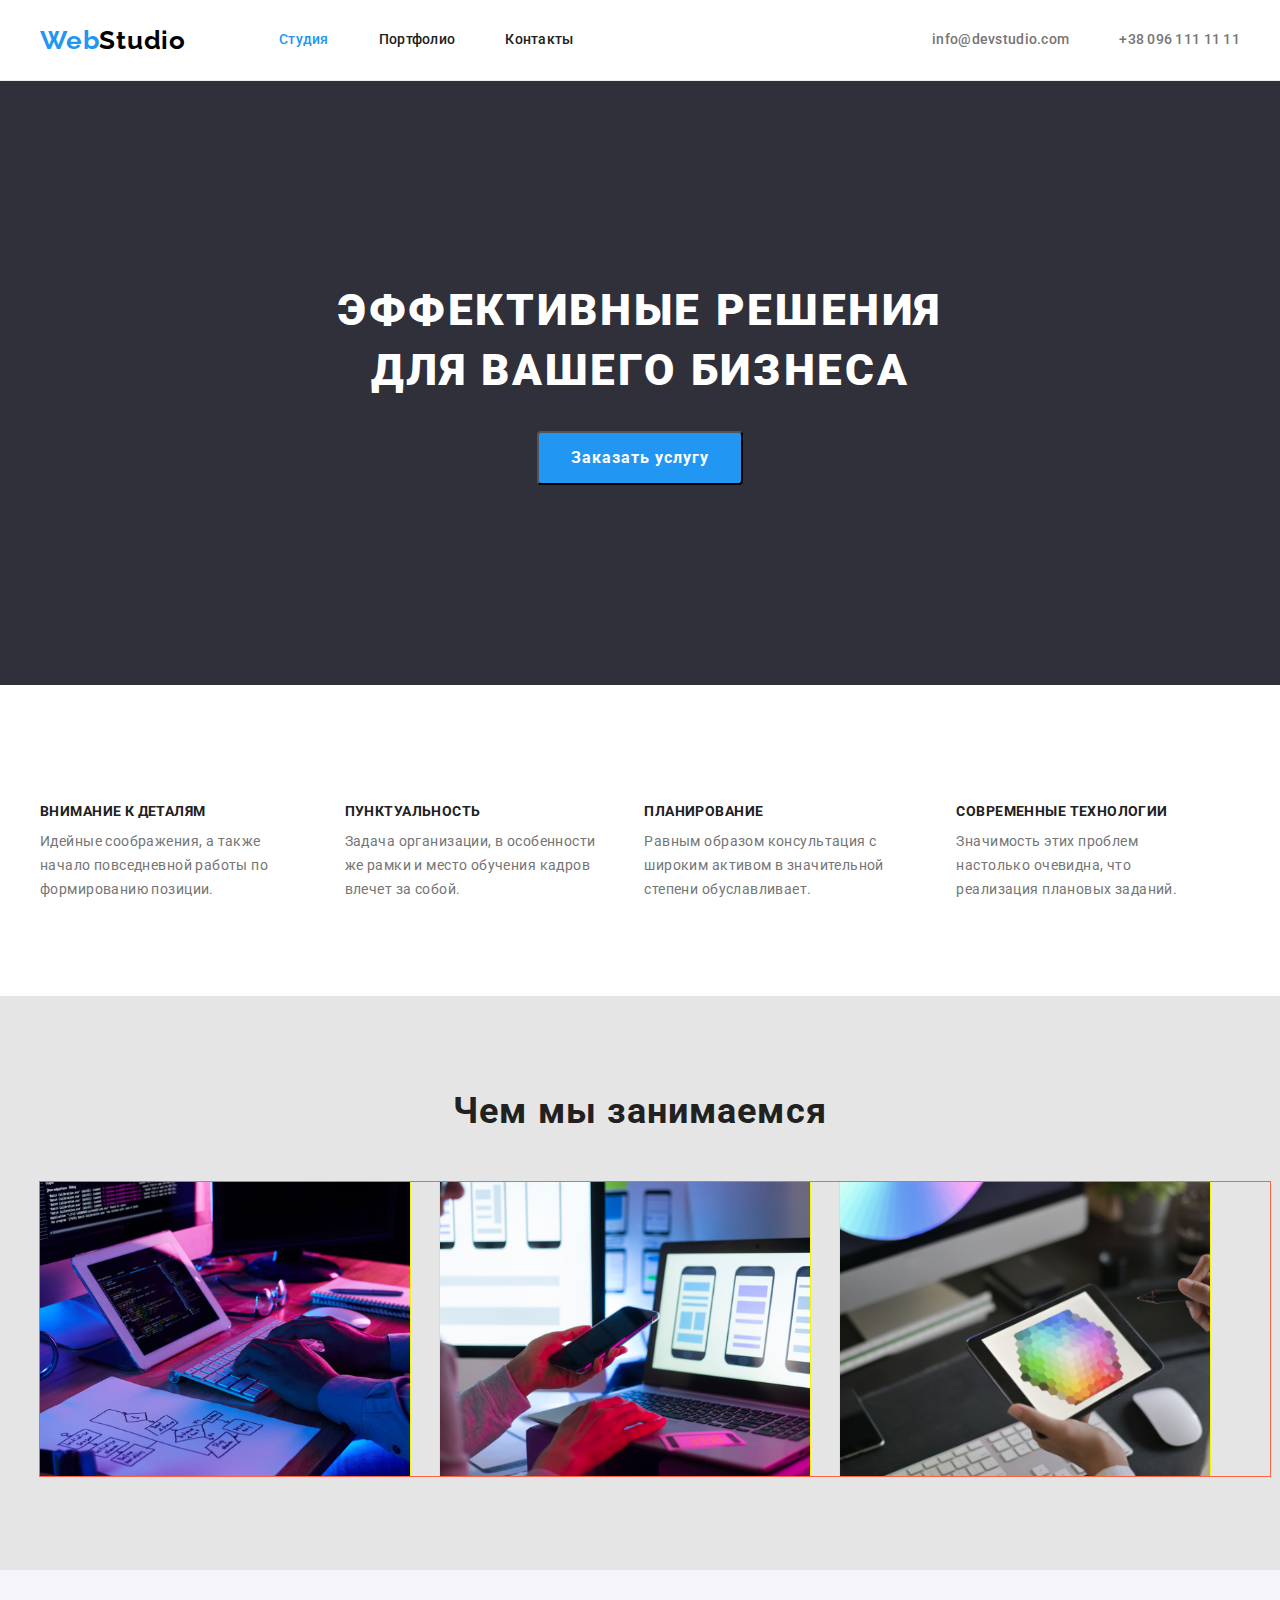
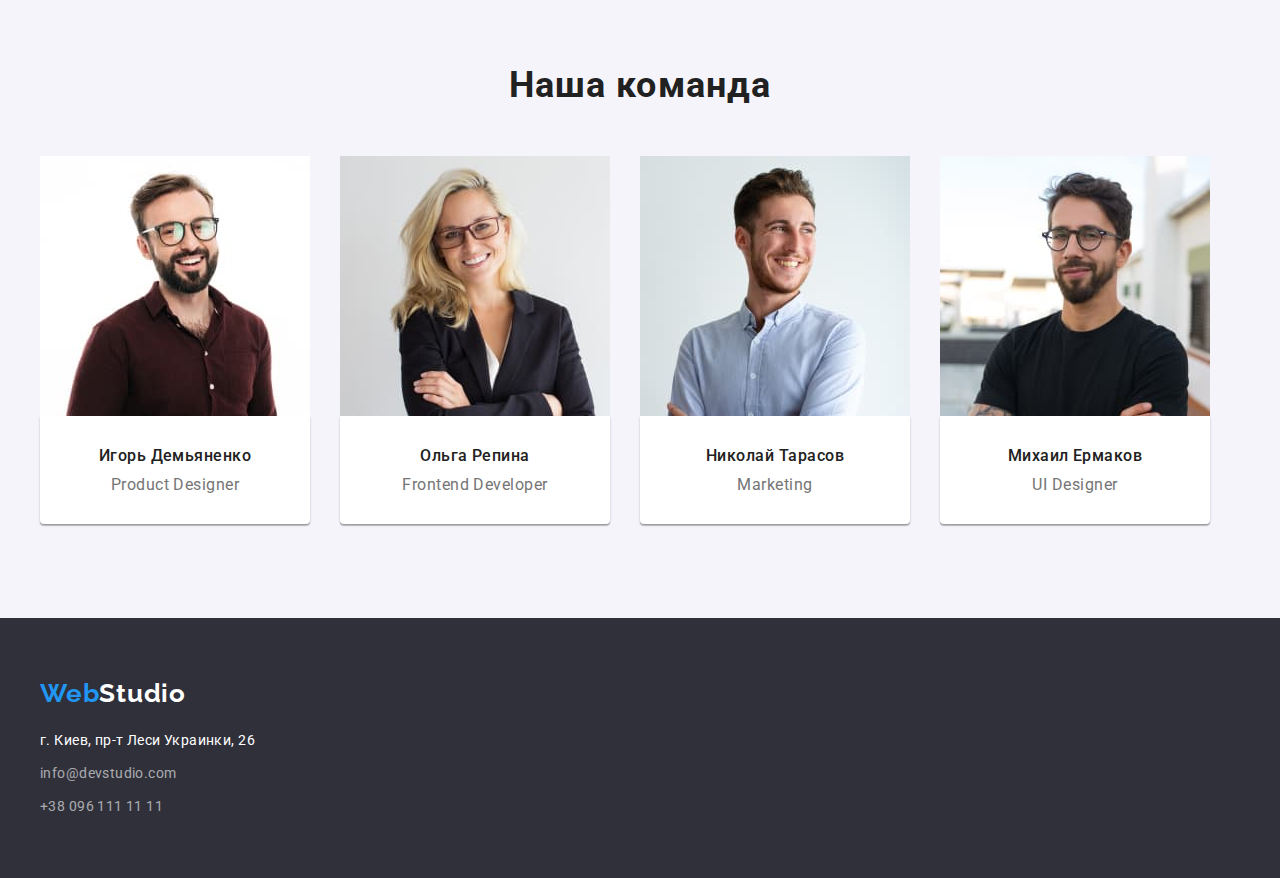
==== index.html @ c0dd562d "Блочная модель. Flexbox." ====
<!DOCTYPE html>
<html lang="ru">
  <head>
    <meta charset="UTF-8" />
    <meta http-equiv="X-UA-Compatible" content="IE=edge" />
    <meta name="viewport" content="width=device-width, initial-scale=1.0" />
    <title>Studio</title>
    <link
      rel="stylesheet"
      href="https://cdnjs.cloudflare.com/ajax/libs/modern-normalize/0.2.0/modern-normalize.min.css"
      integrity="sha512-sqIVMkf5f8XGYI/UZYGs7wODxlUeoj9JknataPfUwtvrSKWMHrMXGZ7Evb6nabFYJQG15vFFyALe6r0nWCD1Ug=="
      crossorigin="anonymous"
    />
    <link rel="preconnect" href="https://fonts.gstatic.com" />
    <link
      href="https://fonts.googleapis.com/css2?family=Raleway:wght@700&family=Roboto:wght@400;500;700;900&display=swap"
      rel="stylesheet"
    />
    <link rel="stylesheet" href="./css/styles.css" />
  </head>
  <body>
    <!--Шапка сайта-->
    <header class="page-header">
      <div class="container">
        <div class="navigation">
          <nav class="menu">
            <a class="logo logo-header" href="/"> <span class="web">Web</span>Studio</a>
            <ul class="list menu">
              <li class="menu-item"><a class="link current btn-link" href="./index.html">Студия</a></li>
              <li class="menu-item"><a class="link btn-link" href="./portfolio.html">Портфолио</a></li>
              <li class="menu-item"><a class="link btn-link" href="">Контакты</a></li>
            </ul>
          </nav>
          <ul class="list menu contacts-info">
            <li class="menu-item">
              <a class="link contacts btn-link" href="mailto:info@devstudio.com"
                >info@devstudio.com</a
              >
            </li>
            <li class="menu-item">
              <a class="link contacts btn-link" href="tel:+380961111111"
                >+38 096 111 11 11</a
              >
            </li>
          </ul>
        </div>
      </div>
    </header>

    <!--Уникальный контент страницы-->
    <main>
      <section class="main-section">
        <div class="container"></div>
        <h1 class="page-title">
          Эффективные решения <br />
          для вашего бизнеса
        </h1>
        <button type="button" class="button">Заказать услугу</button>
      </div>
      </section>

      <section class="section">
        <div class="container">
        <h2 class="hidden">Наши преимущества</h2>
        <ul class="list benefits">
          <li>
            <h3 class="text-title">Внимание к деталям</h3>
            <p class="text">
              Идейные соображения, а также начало повседневной работы по
              формированию позиции.
            </p>
          </li>
          <li>
            <h3 class="text-title">Пунктуальность</h3>
            <p class="text">
              Задача организации, в особенности же рамки и место обучения
              кадров влечет за собой.
            </p>
          </li>
          <li>
            <h3 class="text-title">Планирование</h3>
            <p class="text">
              Равным образом консультация с широким активом в значительной
              степени обуславливает.
            </p>
          </li>
          <li>
            <h3 class="text-title">Современные технологии</h3>
            <p class="text list">
              Значимость этих проблем настолько очевидна, что реализация
              плановых заданий.
            </p>
          </li>
        </ul>
      </div>
      </section>
    
      <section class="section our-goal">
        <div class="container">
        <h2 class="section-title">Чем мы занимаемся</h2>
        <div class="flex-container">
          <ul class="list card-set">
            <li class="item">
              <div class="card-thum">
              <img
                src="./images/box1.svg"
                alt="Человек печатает"
                width="370"
                height="294"
              />
            </div>
            </li>
            <li class="item">
              <div class="card-thum">
              <img
                src="./images/box2.svg"
                alt="iPhone в руке"
                width="370"
                height="294"
              />
            </div>
            </li>
            <li class="item">
              <div class="card-thum">
              <img
                src="./images/box3.svg"
                alt="Планшет в руках"
                width="370"
                height="294"
              />
            </div>
            </li>
          </ul>
      </div>
      </div>
      </section>

      <section class="section our-team">
        <div class="container">
        <h2 class="section-title">Наша команда</h2>
        <ul class="list team">
          <li class="team-item">
            <div class="card-thum">
            <img
              src="./images/img1.jpg"
              alt="фото"
              width="270"
              height="260"
            />
            </div>
            <div class="team-info">
              <h3 class="image-title">Игорь Демьяненко</h3>
              <p class="image-text">Product Designer</p>
            </div>
          </li>

          <li class="team-item">
            <div class="card-thum">
            <img
              src="./images/img2.jpg"
              alt="фото"
              width="270"
              height="260"
            />
            </div>
            <div class="team-info">
              <h3 class="image-title">Ольга Репина</h3>
              <p class="image-text">Frontend Developer</p>
            </div>
          </li>

          <li class="team-item">
            <div class="card-thum">
            <img
              src="./images/img3.jpg"
              alt="фото"
              width="270"
              height="260"
            />
            </div>
            <div class="team-info">
              <h3 class="image-title">Николай Тарасов</h3>
              <p class="image-text">Marketing</p>
           </div>
          </li>

          <li class="team-item">
            <div class="card-thum">
              <img
              src="./images/img4.jpg"
              alt="фото"
              width="270"
              height="260"
            />
            </div>
            <div class="team-info">
              <h3 class="image-title">Михаил Ермаков</h3>
              <p class="image-text list">UI Designer</p>
            </div>
          </li>
        </ul>
      </div>
      </section>
      
    </main>

    <!--Подвал-->
    <footer class="footer">
      <div class="container">
        <div class="logo-footer">
        <a class="logo" href="/">
          <span class="web">Web</span><span class="studio">Studio</span></a
        >
        </div>
        <ul class="list">
          <li>
            <a class="link contacts-footer" href="">
              <address>г. Киев, пр-т Леси Украинки, 26</address></a
            >
          </li>
          <li class="mail">
            <a class="link contacts-footer" href="mailto:info@devstudio.com"
              >info@devstudio.com</a
            >
          </li>
          <li>
            <a class="link contacts-footer" href="tel:+380961111111"
              >+38 096 111 11 11</a
            >
          </li>
        </ul>
      </div>
    </footer>
  </body>
</html>
---- css/styles.css ----
:root {
  --brand-color: #2196f3;
  --accent-color: #2f303a;
  --accent-light-color: #f5f4fa;
  --accent-text-color: #757575;
  --main-text-color: #212121;
  --main-color: #ffffff;
  --main-portfolio-color: #e5e5e5;
  --picture-gap: 30px;
}

body {
  font-family: 'Roboto', sans-serif;
  font-size: 14px;
  font-weight: 400;
  line-height: 1.2;
  letter-spacing: 0.02em;
  text-align: left;
  color: var(--main-text-color);
  margin: 0;
}

.link {
  text-decoration: none;
  color: var(--main-text-color);
  font-weight: 500;
  font-size: 14px;
  line-height: 1.14;
  letter-spacing: 0.02em;
}
.link:hover,
.link:focus {
  color: var(--brand-color);
}

.link.current {
  color: var(--brand-color);
}

.link.contacts {
  color: var(--accent-text-color);
}

.link.contacts:hover,
.link.contacts:focus {
  color: var(--brand-color);
}

.footer {
  padding-top: 60px;
  padding-bottom: 60px;
  background-color: var(--accent-color);
}

address {
  font-style: normal;
  line-height: 1.71;
  letter-spacing: 0.03em;
  color: var(--main-color);
}

.contacts-footer {
  font-weight: 400;
  line-height: 1.7;
  letter-spacing: 0.03em;
  color: rgba(255, 255, 255, 0.6);
}

.logo {
  text-decoration: none;
  font-family: 'Raleway', sans-serif;
  font-weight: 700;
  font-size: 26px;
  line-height: 1.19;
  letter-spacing: 0.03em;
  color: #000000;
}

.web {
  color: var(--brand-color);
}

.studio {
  color: var(--main-color);
}

.list {
  list-style: none;
  padding: 0;
  margin: 0;
}

.button {
  border-radius: 4px;
  padding: 10px 32px;
  min-width: 200px;

  font-family: inherit;
  font-weight: 700;
  font-size: 16px;
  line-height: 1.88;
  align-items: center;
  letter-spacing: 0.06em;
  color: var(--main-color);
  background-color: var(--brand-color);
  cursor: pointer;
}

.button:hover,
.button:focus {
  background: #188ce8;
  box-shadow: 0px 4px 4px rgba(0, 0, 0, 0.15);
  border-radius: 4px;
}

.btn {
  font-family: inherit;
  font-weight: 500;
  font-size: 16px;
  line-height: 1.63;
  text-align: center;
  letter-spacing: 0.03em;
  color: var(--main-text-color);
  background-color: var(--accent-light-color);
  cursor: pointer;
}

.btn:hover,
.btn:focus {
  color: var(--main-color);
  background-color: var(--brand-color);
}

.main-section {
  background-color: var(--accent-color);
  padding-top: 200px;
  padding-bottom: 200px;
  text-align: center;
}

.page-title {
  font-weight: 900;
  font-size: 44px;
  line-height: 1.36;
  letter-spacing: 0.06em;
  text-transform: uppercase;
  color: var(--main-color);
  margin-top: 0;
  margin-bottom: 30px;
}

.section-title {
  margin-bottom: 50px;
  font-weight: 700;
  font-size: 36px;
  line-height: 1.17;
  text-align: center;
  letter-spacing: 0.03em;
}
.text {
  margin-top: 10px;
  margin-right: 30px;
  line-height: 1.71;
  letter-spacing: 0.03em;
  color: var(--accent-text-color);
}

.text-title {
  font-weight: 700;
  font-size: 14px;
  line-height: 1.14;
  letter-spacing: 0.03em;
  text-transform: uppercase;
}

.image-title {
  margin-bottom: 10px;
  font-weight: 500;
  font-size: 16px;
  line-height: 1.19;
  text-align: center;
  letter-spacing: 0.03em;
}

.image-text {
  font-size: 16px;
  line-height: 1.19;
  text-align: center;
  letter-spacing: 0.03em;
  color: var(--accent-text-color);
}

.caption {
  font-weight: 700;
  font-size: 18px;
  line-height: 2;
  letter-spacing: 0.06em;
}

.desc {
  font-size: 16px;
  line-height: 1.88;
  letter-spacing: 0.03em;
  color: var(--accent-text-color);
}

.page-header {
  border-bottom: 1px solid #ececec;
  background-color: var(--main-color);
}

.container {
  width: 1200px;
  padding-left: 15px;
  padding-right: 15px;
  margin-left: auto;
  margin-right: auto;
}

.html {
  box-sizing: border-box;
}

.section {
  padding-top: 94px;
  padding-bottom: 94px;
}

h1,
h2,
h3,
h4,
h5,
h6,
p {
  margin: 0;
}

.menu {
  display: flex;
  align-items: center;
}

.menu-item:not(:last-child) {
  margin-right: 50px;
}

.navigation {
  display: flex;
}

.logo-header {
  display: block;
  margin-right: 93px;
}

.contacts-info {
  display: flex;
  margin-left: auto;
}

.btn-link {
  display: inline-block;

  padding-top: 32px;
  padding-bottom: 32px;
}

.benefits {
  display: flex;
}

.hidden {
  visibility: hidden;
}

.card-set {
  outline: 1px solid tomato;
  padding: 0;
  margin: 0;
  list-style: none;
  display: flex;
  flex-wrap: wrap;
  margin-right: calc(-1 * var(--picture-gap));
}

.card-set > .item {
  width: 370px;
  outline: 1px solid #f3f707;
  flex-basis: calc ((100% - 90px) / 3);
  margin-right: var(--picture-gap);
}

img {
  display: block;
  max-width: 100%;
  height: auto;
}

.card-thum {
  outline: yellow;
}

.our-goal {
  background: var(--main-portfolio-color);
}

.team-info {
  padding: 30px 0 30px 0;
  box-shadow: 0px 1px 3px rgba(0, 0, 0, 0.12), 0px 1px 1px rgba(0, 0, 0, 0.14),
    0px 2px 1px rgba(0, 0, 0, 0.2);
  border-radius: 0px 0px 4px 4px;

  background: var(--main-color);
  text-align: center;
}

.our-team {
  background: var(--accent-light-color);
}

.team {
  padding: 0;
  margin: 0;
  list-style: none;
  display: flex;
  flex-wrap: wrap;
  margin-right: calc(-1 * var(--picture-gap));
}

.team > .team-item {
  width: 270px;
  flex-basis: calc ((100% - 120px) / 4);
  margin-right: var(--picture-gap);
}

.mail {
  margin-top: 9px;
  margin-bottom: 9px;
}

.logo-footer {
  margin-bottom: 20px;
}

.nav-portfolio {
  display: flex;
  justify-content: center;
  margin-bottom: 56px;
}

.nav-portfolio-item:not(:last-child) {
  margin-right: 8px;
}

.portfolio-section {
  background: var(--main-portfolio-color);
}

.picture {
  padding: 0;
  margin: 0;
  list-style: none;
  display: flex;
  flex-wrap: wrap;
  margin-right: calc(-1 * var(--picture-gap));
  margin-bottom: calc(-1 * var(--picture-gap));
}

.picture > .picture-item {
  flex-basis: calc ((100% - 270) / 9);
  margin-right: var(--picture-gap);
  margin-bottom: var(--picture-gap);
}

.picture-content {
  padding: 20px 24px 54px;
}
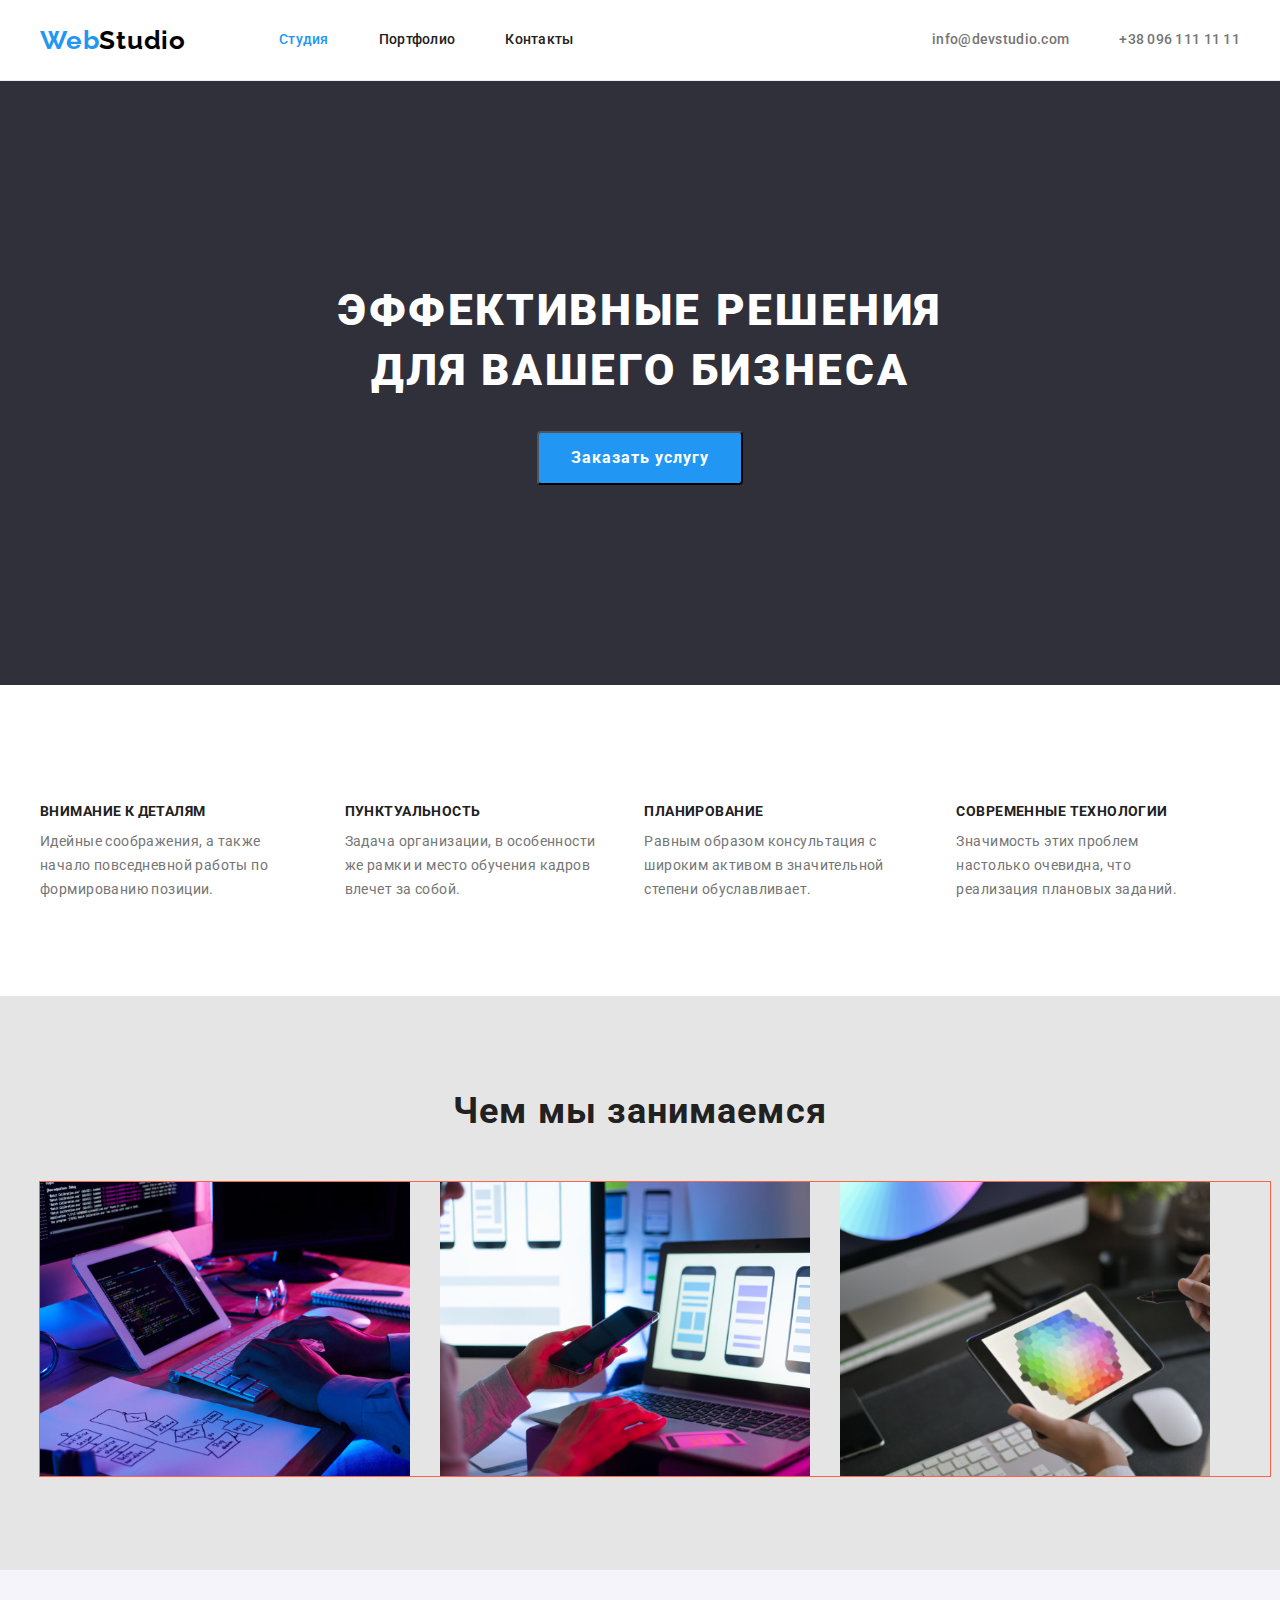
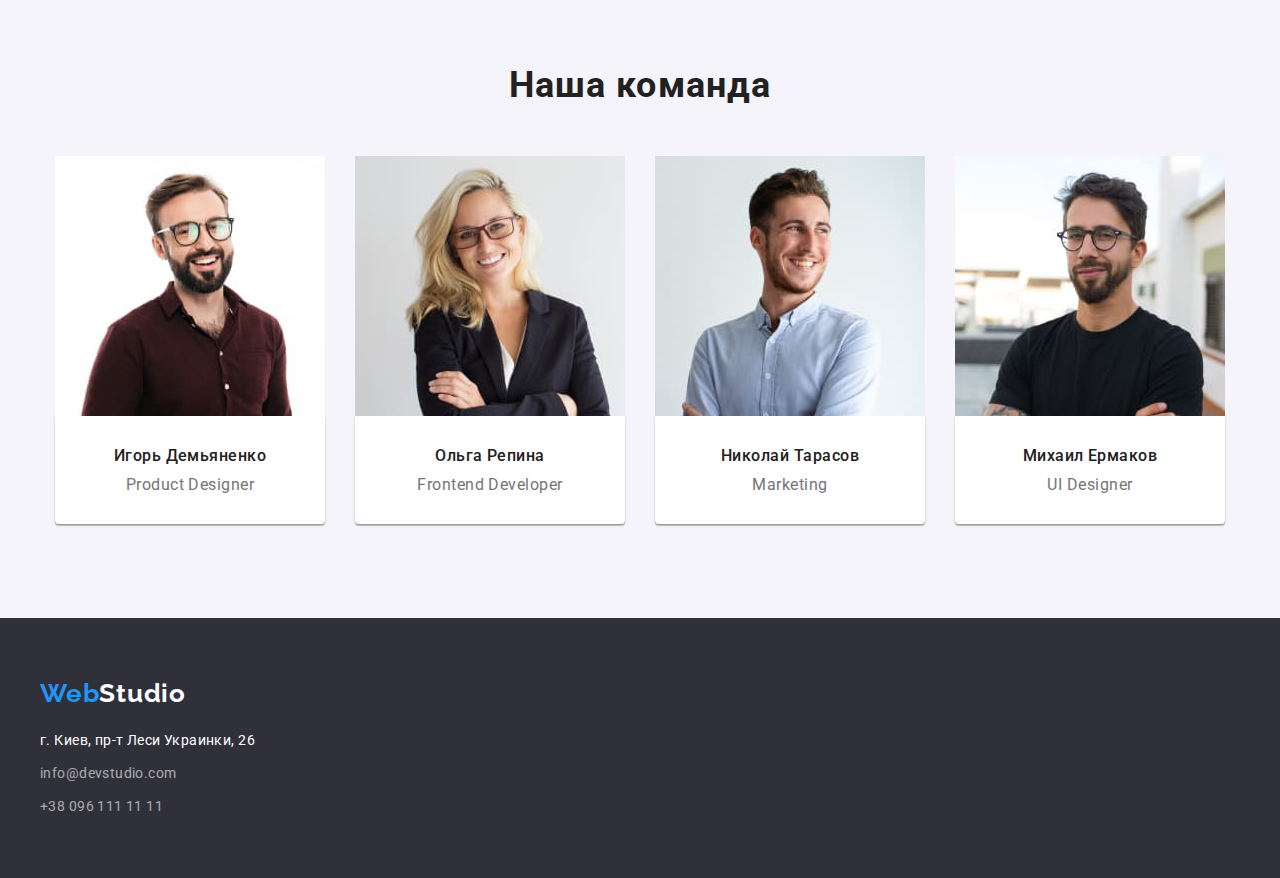
==== commit d9421241: "Изменения" ====
--- a/index.html
+++ b/index.html
@@ -22,28 +22,35 @@
     <!--Шапка сайта-->
     <header class="page-header">
       <div class="container">
-        <div class="navigation">
-          <nav class="menu">
-            <a class="logo logo-header" href="/"> <span class="web">Web</span>Studio</a>
-            <ul class="list menu">
-              <li class="menu-item"><a class="link current btn-link" href="./index.html">Студия</a></li>
-              <li class="menu-item"><a class="link btn-link" href="./portfolio.html">Портфолио</a></li>
-              <li class="menu-item"><a class="link btn-link" href="">Контакты</a></li>
-            </ul>
-          </nav>
-          <ul class="list menu contacts-info">
+        <nav class="header-nav">
+          <a class="logo logo-header" href="/">
+            <span class="web">Web</span>Studio</a
+          >
+          <ul class="list menu">
             <li class="menu-item">
-              <a class="link contacts btn-link" href="mailto:info@devstudio.com"
-                >info@devstudio.com</a
-              >
+              <a class="link current btn-link" href="./index.html">Студия</a>
             </li>
             <li class="menu-item">
-              <a class="link contacts btn-link" href="tel:+380961111111"
-                >+38 096 111 11 11</a
-              >
+              <a class="link btn-link" href="./portfolio.html">Портфолио</a>
+            </li>
+            <li class="menu-item">
+              <a class="link btn-link" href="">Контакты</a>
             </li>
           </ul>
-        </div>
+        </nav>
+
+        <ul class="list wrap">
+          <li class="wrap-item">
+            <a class="link contacts btn-link" href="mailto:info@devstudio.com"
+              >info@devstudio.com</a
+            >
+          </li>
+          <li class="wrap-item">
+            <a class="link contacts btn-link" href="tel:+380961111111"
+              >+38 096 111 11 11</a
+            >
+          </li>
+        </ul>
       </div>
     </header>
 
@@ -61,156 +68,155 @@
 
       <section class="section">
         <div class="container">
-        <h2 class="hidden">Наши преимущества</h2>
-        <ul class="list benefits">
-          <li>
-            <h3 class="text-title">Внимание к деталям</h3>
-            <p class="text">
-              Идейные соображения, а также начало повседневной работы по
-              формированию позиции.
-            </p>
-          </li>
-          <li>
-            <h3 class="text-title">Пунктуальность</h3>
-            <p class="text">
-              Задача организации, в особенности же рамки и место обучения
-              кадров влечет за собой.
-            </p>
-          </li>
-          <li>
-            <h3 class="text-title">Планирование</h3>
-            <p class="text">
-              Равным образом консультация с широким активом в значительной
-              степени обуславливает.
-            </p>
-          </li>
-          <li>
-            <h3 class="text-title">Современные технологии</h3>
-            <p class="text list">
-              Значимость этих проблем настолько очевидна, что реализация
-              плановых заданий.
-            </p>
-          </li>
-        </ul>
-      </div>
-      </section>
-    
+          <h2 class="hidden">Наши преимущества</h2>
+          <ul class="list benefits">
+            <li>
+              <h3 class="text-title">Внимание к деталям</h3>
+              <p class="text">
+                Идейные соображения, а также начало повседневной работы по
+                формированию позиции.
+              </p>
+            </li>
+            <li>
+              <h3 class="text-title">Пунктуальность</h3>
+              <p class="text">
+                Задача организации, в особенности же рамки и место обучения
+                кадров влечет за собой.
+              </p>
+            </li>
+            <li>
+              <h3 class="text-title">Планирование</h3>
+              <p class="text">
+                Равным образом консультация с широким активом в значительной
+                степени обуславливает.
+              </p>
+            </li>
+            <li>
+              <h3 class="text-title">Современные технологии</h3>
+              <p class="text list">
+                Значимость этих проблем настолько очевидна, что реализация
+                плановых заданий.
+              </p>
+            </li>
+          </ul>
+        </div>
+      </section>
+
       <section class="section our-goal">
         <div class="container">
-        <h2 class="section-title">Чем мы занимаемся</h2>
-        <div class="flex-container">
-          <ul class="list card-set">
-            <li class="item">
-              <div class="card-thum">
-              <img
-                src="./images/box1.svg"
-                alt="Человек печатает"
-                width="370"
-                height="294"
-              />
-            </div>
-            </li>
-            <li class="item">
-              <div class="card-thum">
-              <img
-                src="./images/box2.svg"
-                alt="iPhone в руке"
-                width="370"
-                height="294"
-              />
-            </div>
-            </li>
-            <li class="item">
-              <div class="card-thum">
-              <img
-                src="./images/box3.svg"
-                alt="Планшет в руках"
-                width="370"
-                height="294"
-              />
-            </div>
-            </li>
-          </ul>
-      </div>
-      </div>
+          <h2 class="section-title">Чем мы занимаемся</h2>
+          <div class="flex-container">
+            <ul class="list card-set">
+              <li class="item">
+                <div class="card-thum">
+                  <img
+                    src="./images/box1.svg"
+                    alt="Человек печатает"
+                    width="370"
+                    height="294"
+                  />
+                </div>
+              </li>
+              <li class="item">
+                <div class="card-thum">
+                  <img
+                    src="./images/box2.svg"
+                    alt="iPhone в руке"
+                    width="370"
+                    height="294"
+                  />
+                </div>
+              </li>
+              <li class="item">
+                <div class="card-thum">
+                  <img
+                    src="./images/box3.svg"
+                    alt="Планшет в руках"
+                    width="370"
+                    height="294"
+                  />
+                </div>
+              </li>
+            </ul>
+          </div>
+        </div>
       </section>
 
       <section class="section our-team">
         <div class="container">
-        <h2 class="section-title">Наша команда</h2>
-        <ul class="list team">
-          <li class="team-item">
-            <div class="card-thum">
-            <img
-              src="./images/img1.jpg"
-              alt="фото"
-              width="270"
-              height="260"
-            />
-            </div>
-            <div class="team-info">
-              <h3 class="image-title">Игорь Демьяненко</h3>
-              <p class="image-text">Product Designer</p>
-            </div>
-          </li>
-
-          <li class="team-item">
-            <div class="card-thum">
-            <img
-              src="./images/img2.jpg"
-              alt="фото"
-              width="270"
-              height="260"
-            />
-            </div>
-            <div class="team-info">
-              <h3 class="image-title">Ольга Репина</h3>
-              <p class="image-text">Frontend Developer</p>
-            </div>
-          </li>
-
-          <li class="team-item">
-            <div class="card-thum">
-            <img
-              src="./images/img3.jpg"
-              alt="фото"
-              width="270"
-              height="260"
-            />
-            </div>
-            <div class="team-info">
-              <h3 class="image-title">Николай Тарасов</h3>
-              <p class="image-text">Marketing</p>
-           </div>
-          </li>
-
-          <li class="team-item">
-            <div class="card-thum">
-              <img
-              src="./images/img4.jpg"
-              alt="фото"
-              width="270"
-              height="260"
-            />
-            </div>
-            <div class="team-info">
-              <h3 class="image-title">Михаил Ермаков</h3>
-              <p class="image-text list">UI Designer</p>
-            </div>
-          </li>
-        </ul>
-      </div>
-      </section>
-      
+          <h2 class="section-title">Наша команда</h2>
+          <ul class="list team">
+            <li class="team-item">
+              <div class="card-thum">
+                <img
+                  src="./images/img1.jpg"
+                  alt="фото"
+                  width="270"
+                  height="260"
+                />
+              </div>
+              <div class="team-info">
+                <h3 class="image-title">Игорь Демьяненко</h3>
+                <p class="image-text">Product Designer</p>
+              </div>
+            </li>
+
+            <li class="team-item">
+              <div class="card-thum">
+                <img
+                  src="./images/img2.jpg"
+                  alt="фото"
+                  width="270"
+                  height="260"
+                />
+              </div>
+              <div class="team-info">
+                <h3 class="image-title">Ольга Репина</h3>
+                <p class="image-text">Frontend Developer</p>
+              </div>
+            </li>
+
+            <li class="team-item">
+              <div class="card-thum">
+                <img
+                  src="./images/img3.jpg"
+                  alt="фото"
+                  width="270"
+                  height="260"
+                />
+              </div>
+              <div class="team-info">
+                <h3 class="image-title">Николай Тарасов</h3>
+                <p class="image-text">Marketing</p>
+              </div>
+            </li>
+
+            <li class="team-item">
+              <div class="card-thum">
+                <img
+                  src="./images/img4.jpg"
+                  alt="фото"
+                  width="270"
+                  height="260"
+                />
+              </div>
+              <div class="team-info">
+                <h3 class="image-title">Михаил Ермаков</h3>
+                <p class="image-text list">UI Designer</p>
+              </div>
+            </li>
+          </ul>
+        </div>
+      </section>
     </main>
 
     <!--Подвал-->
     <footer class="footer">
       <div class="container">
         <div class="logo-footer">
-        <a class="logo" href="/">
-          <span class="web">Web</span><span class="studio">Studio</span></a
-        >
+          <a class="logo" href="/">
+            <span class="web">Web</span><span class="studio">Studio</span></a
+          >
         </div>
         <ul class="list">
           <li>
--- a/css/styles.css
+++ b/css/styles.css
@@ -217,10 +217,6 @@
   margin-right: auto;
 }
 
-.html {
-  box-sizing: border-box;
-}
-
 .section {
   padding-top: 94px;
   padding-bottom: 94px;
@@ -236,17 +232,38 @@
   margin: 0;
 }
 
+ul {
+  padding: 0;
+  margin: 0;
+  list-style: none;
+}
+
+.page-header > .container {
+  display: flex;
+  align-items: center;
+}
+
+.header-nav {
+  display: flex;
+  align-items: center;
+}
+
 .menu {
   display: flex;
-  align-items: center;
+  margin-left: auto;
 }
 
 .menu-item:not(:last-child) {
   margin-right: 50px;
 }
 
-.navigation {
-  display: flex;
+.wrap {
+  display: flex;
+  margin-left: auto;
+}
+
+.wrap-item:not(:last-child) {
+  margin-right: 50px;
 }
 
 .logo-header {
@@ -261,7 +278,6 @@
 
 .btn-link {
   display: inline-block;
-
   padding-top: 32px;
   padding-bottom: 32px;
 }
@@ -285,9 +301,7 @@
 }
 
 .card-set > .item {
-  width: 370px;
-  outline: 1px solid #f3f707;
-  flex-basis: calc ((100% - 90px) / 3);
+  width: calc ((100% - 60px) / 3);
   margin-right: var(--picture-gap);
 }
 
@@ -320,17 +334,14 @@
 }
 
 .team {
-  padding: 0;
-  margin: 0;
-  list-style: none;
   display: flex;
   flex-wrap: wrap;
   margin-right: calc(-1 * var(--picture-gap));
+  justify-content: center;
 }
 
 .team > .team-item {
-  width: 270px;
-  flex-basis: calc ((100% - 120px) / 4);
+  width: calc ((100% - 90px) / 4);
   margin-right: var(--picture-gap);
 }
 
@@ -346,7 +357,7 @@
 .nav-portfolio {
   display: flex;
   justify-content: center;
-  margin-bottom: 56px;
+  margin-bottom: 50px;
 }
 
 .nav-portfolio-item:not(:last-child) {
@@ -358,21 +369,25 @@
 }
 
 .picture {
-  padding: 0;
-  margin: 0;
-  list-style: none;
   display: flex;
   flex-wrap: wrap;
   margin-right: calc(-1 * var(--picture-gap));
   margin-bottom: calc(-1 * var(--picture-gap));
+  margin-top: 50px;
 }
 
 .picture > .picture-item {
-  flex-basis: calc ((100% - 270) / 9);
+  width: 370px;
+  flex-basis: calc((100% - 90px) / 3);
   margin-right: var(--picture-gap);
   margin-bottom: var(--picture-gap);
+  border: 1px solid #eeeeee;
+  box-sizing: border-box;
 }
 
 .picture-content {
   padding: 20px 24px 54px;
-}
+  background: var(--main-color);
+  border: 1px solid #eeeeee;
+  box-sizing: border-box;
+}
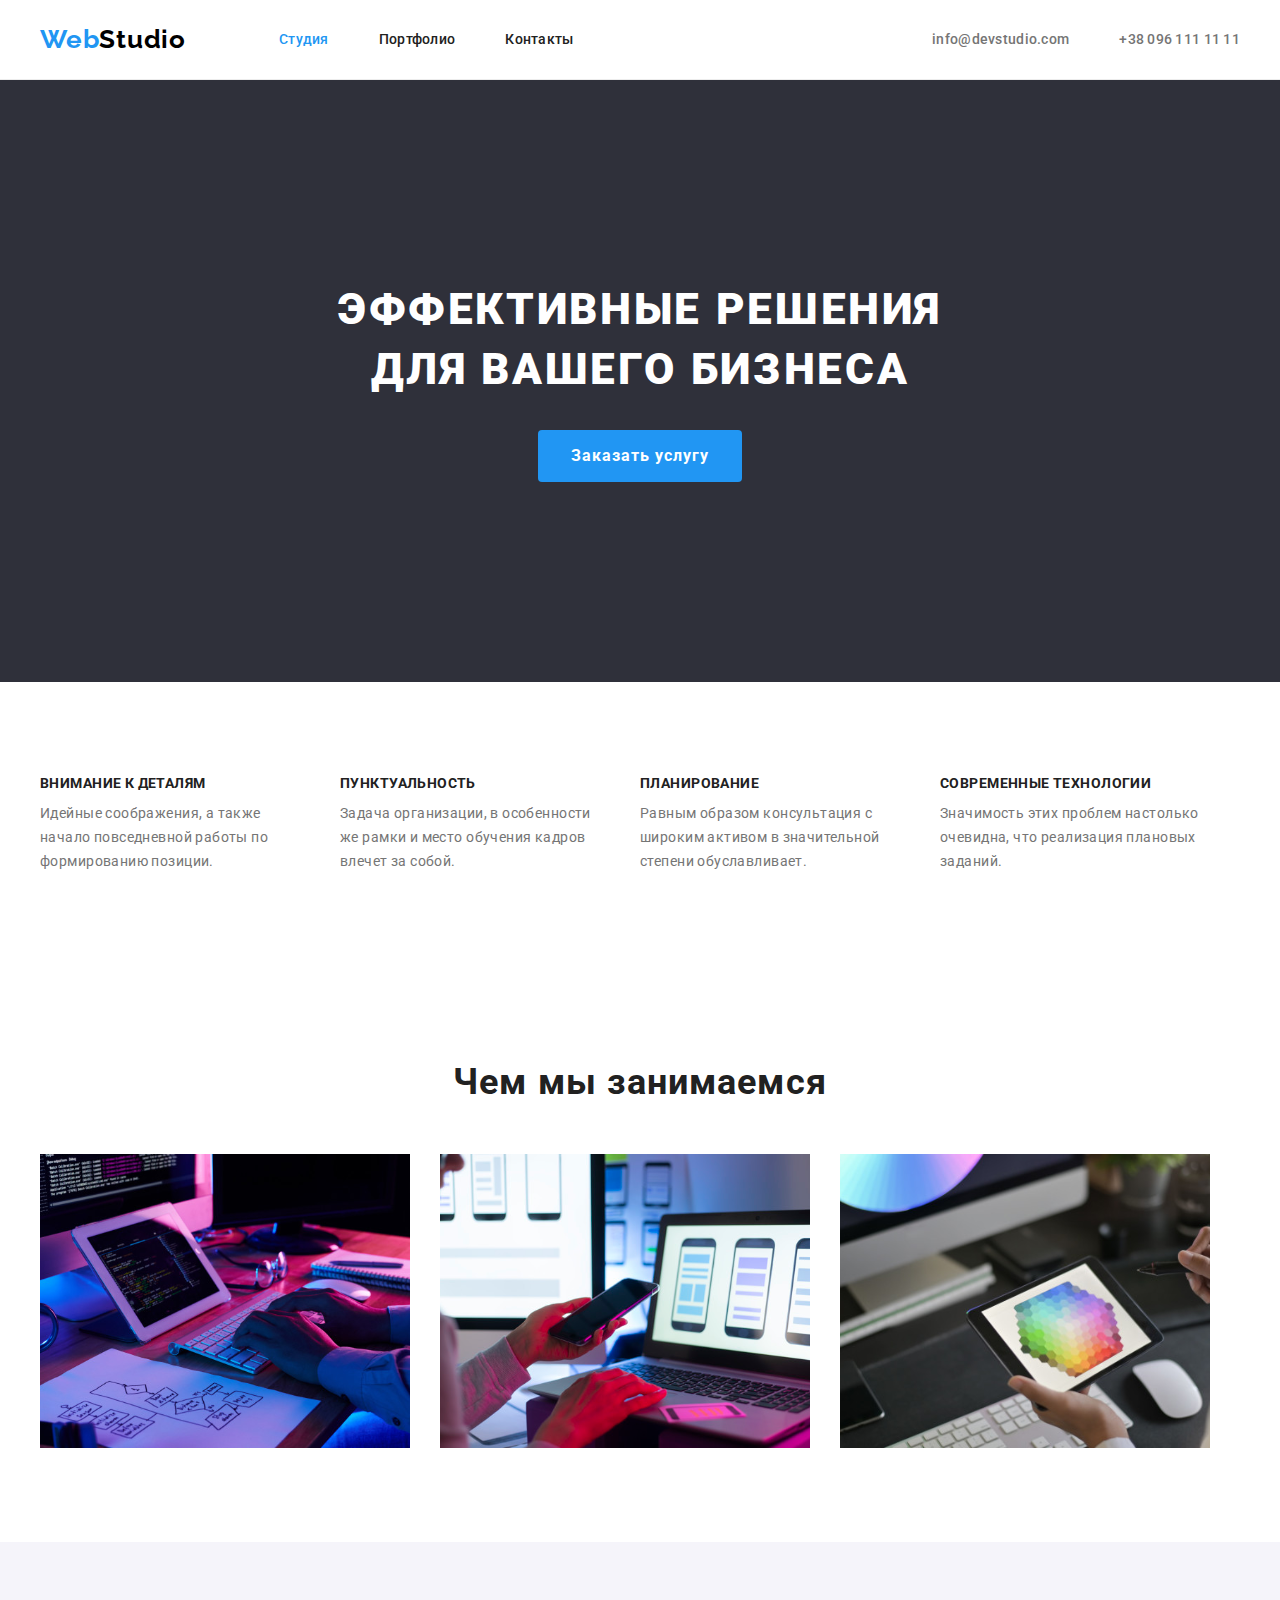
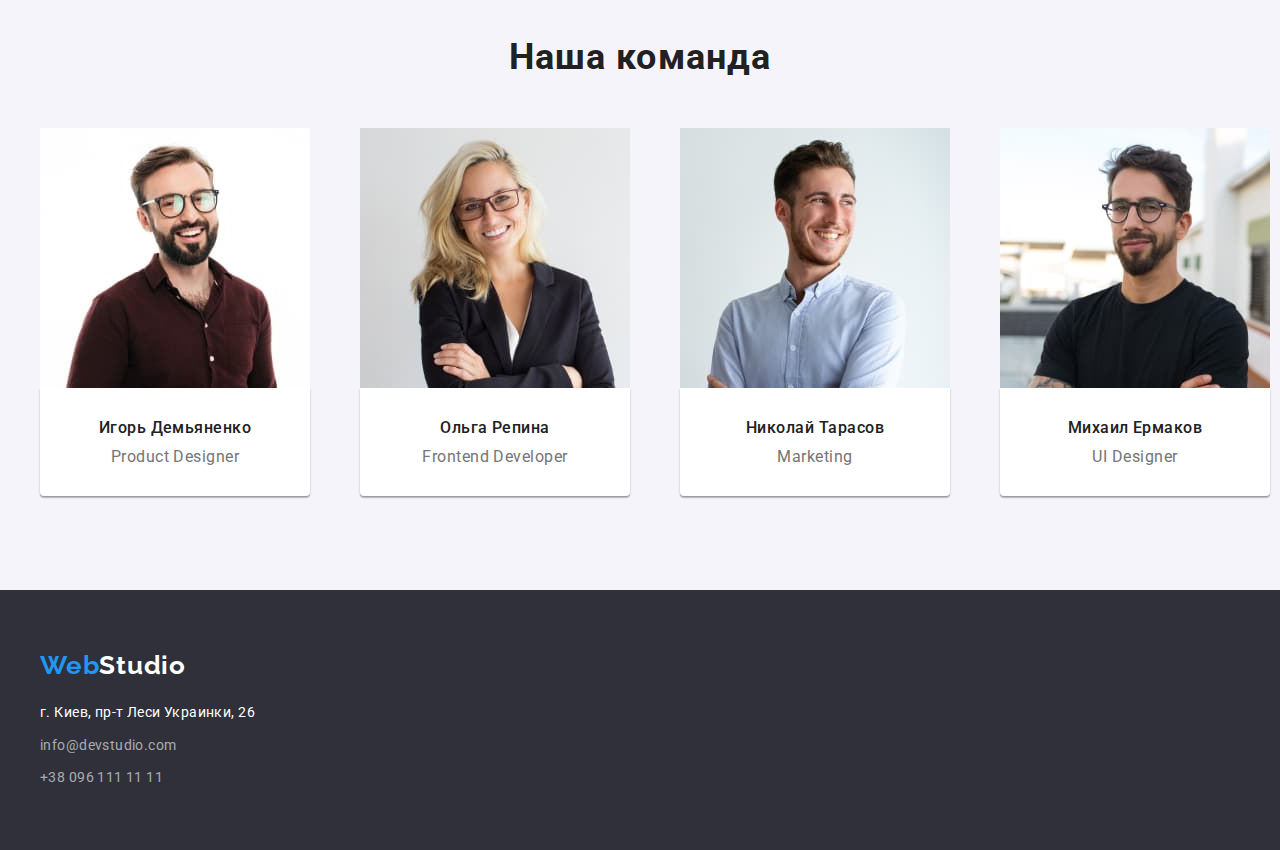
==== commit 79ea1506: "ДЗ 3: работа над ошибками" ====
--- a/index.html
+++ b/index.html
@@ -22,78 +22,84 @@
     <!--Шапка сайта-->
     <header class="page-header">
       <div class="container">
-        <nav class="header-nav">
-          <a class="logo logo-header" href="/">
-            <span class="web">Web</span>Studio</a
-          >
-          <ul class="list menu">
-            <li class="menu-item">
-              <a class="link current btn-link" href="./index.html">Студия</a>
-            </li>
-            <li class="menu-item">
-              <a class="link btn-link" href="./portfolio.html">Портфолио</a>
-            </li>
-            <li class="menu-item">
-              <a class="link btn-link" href="">Контакты</a>
-            </li>
-          </ul>
-        </nav>
-
-        <ul class="list wrap">
-          <li class="wrap-item">
-            <a class="link contacts btn-link" href="mailto:info@devstudio.com"
-              >info@devstudio.com</a
-            >
-          </li>
-          <li class="wrap-item">
-            <a class="link contacts btn-link" href="tel:+380961111111"
-              >+38 096 111 11 11</a
-            >
-          </li>
-        </ul>
+        <div class="wrap-nav">
+          <nav class="nav">
+            <a class="logo" href="/"> <span class="web">Web</span>Studio</a>
+            <ul class="list menu">
+              <li class="menu-item">
+                <a class="link current header-link" href="./index.html"
+                  >Студия</a
+                >
+              </li>
+              <li class="menu-item">
+                <a class="link header-link" href="./portfolio.html"
+                  >Портфолио</a
+                >
+              </li>
+              <li class="menu-item">
+                <a class="link header-link" href="">Контакты</a>
+              </li>
+            </ul>
+          </nav>
+
+          <ul class="list wrap">
+            <li class="wrap-item">
+              <a
+                class="link contacts header-link"
+                href="mailto:info@devstudio.com"
+                >info@devstudio.com</a
+              >
+            </li>
+            <li class="wrap-item">
+              <a class="link contacts header-link" href="tel:+380961111111"
+                >+38 096 111 11 11</a
+              >
+            </li>
+          </ul>
+        </div>
       </div>
     </header>
 
     <!--Уникальный контент страницы-->
     <main>
-      <section class="main-section">
-        <div class="container"></div>
-        <h1 class="page-title">
-          Эффективные решения <br />
-          для вашего бизнеса
-        </h1>
-        <button type="button" class="button">Заказать услугу</button>
-      </div>
+      <section class="hero">
+        <div class="container">
+          <h1 class="hero-title">
+            Эффективные решения <br />
+            для вашего бизнеса
+          </h1>
+          <button type="button" class="button">Заказать услугу</button>
+        </div>
       </section>
 
       <section class="section">
         <div class="container">
-          <h2 class="hidden">Наши преимущества</h2>
-          <ul class="list benefits">
-            <li>
-              <h3 class="text-title">Внимание к деталям</h3>
-              <p class="text">
+          <h2 class="visually-hidden">Наши преимущества</h2>
+          <ul class="list benifits">
+            <li class="benifits-item">
+              <h3 class="benifits-title">Внимание к деталям</h3>
+              <p class="benifits-text">
                 Идейные соображения, а также начало повседневной работы по
                 формированию позиции.
               </p>
             </li>
-            <li>
-              <h3 class="text-title">Пунктуальность</h3>
-              <p class="text">
+            <li class="benifits-item">
+              <h3 class="benifits-title">Пунктуальность</h3>
+              <p class="benifits-text">
                 Задача организации, в особенности же рамки и место обучения
                 кадров влечет за собой.
               </p>
             </li>
-            <li>
-              <h3 class="text-title">Планирование</h3>
-              <p class="text">
+            <li class="benifits-item">
+              <h3 class="benifits-title">Планирование</h3>
+              <p class="benifits-text">
                 Равным образом консультация с широким активом в значительной
                 степени обуславливает.
               </p>
             </li>
-            <li>
-              <h3 class="text-title">Современные технологии</h3>
-              <p class="text list">
+            <li class="benifits-item">
+              <h3 class="benifits-title">Современные технологии</h3>
+              <p class="benifits-text">
                 Значимость этих проблем настолько очевидна, что реализация
                 плановых заданий.
               </p>
@@ -102,50 +108,48 @@
         </div>
       </section>
 
-      <section class="section our-goal">
+      <section class="section">
         <div class="container">
           <h2 class="section-title">Чем мы занимаемся</h2>
-          <div class="flex-container">
-            <ul class="list card-set">
-              <li class="item">
-                <div class="card-thum">
-                  <img
-                    src="./images/box1.svg"
-                    alt="Человек печатает"
-                    width="370"
-                    height="294"
-                  />
-                </div>
-              </li>
-              <li class="item">
-                <div class="card-thum">
-                  <img
-                    src="./images/box2.svg"
-                    alt="iPhone в руке"
-                    width="370"
-                    height="294"
-                  />
-                </div>
-              </li>
-              <li class="item">
-                <div class="card-thum">
-                  <img
-                    src="./images/box3.svg"
-                    alt="Планшет в руках"
-                    width="370"
-                    height="294"
-                  />
-                </div>
-              </li>
-            </ul>
-          </div>
+          <ul class="list card-set">
+            <li class="card-set-item">
+              <div class="card-thum">
+                <img
+                  src="./images/box1.svg"
+                  alt="Человек печатает"
+                  width="370"
+                  height="294"
+                />
+              </div>
+            </li>
+            <li class="card-set-item">
+              <div class="card-thum">
+                <img
+                  src="./images/box2.svg"
+                  alt="iPhone в руке"
+                  width="370"
+                  height="294"
+                />
+              </div>
+            </li>
+            <li class="card-set-item">
+              <div class="card-thum">
+                <img
+                  src="./images/box3.svg"
+                  alt="Планшет в руках"
+                  width="370"
+                  height="294"
+                />
+              </div>
+            </li>
+          </ul>
         </div>
       </section>
 
       <section class="section our-team">
         <div class="container">
           <h2 class="section-title">Наша команда</h2>
-          <ul class="list team">
+          <ul class="list team-list">
             <li class="team-item">
               <div class="card-thum">
                 <img
@@ -155,9 +159,9 @@
                   height="260"
                 />
               </div>
-              <div class="team-info">
-                <h3 class="image-title">Игорь Демьяненко</h3>
-                <p class="image-text">Product Designer</p>
+              <div class="team-wrap">
+                <h3 class="team-title">Игорь Демьяненко</h3>
+                <p class="team-text">Product Designer</p>
               </div>
             </li>
 
@@ -170,9 +174,9 @@
                   height="260"
                 />
               </div>
-              <div class="team-info">
-                <h3 class="image-title">Ольга Репина</h3>
-                <p class="image-text">Frontend Developer</p>
+              <div class="team-wrap">
+                <h3 class="team-title">Ольга Репина</h3>
+                <p class="team-text">Frontend Developer</p>
               </div>
             </li>
 
@@ -185,9 +189,9 @@
                   height="260"
                 />
               </div>
-              <div class="team-info">
-                <h3 class="image-title">Николай Тарасов</h3>
-                <p class="image-text">Marketing</p>
+              <div class="team-wrap">
+                <h3 class="team-title">Николай Тарасов</h3>
+                <p class="team-text">Marketing</p>
               </div>
             </li>
 
@@ -200,9 +204,9 @@
                   height="260"
                 />
               </div>
-              <div class="team-info">
-                <h3 class="image-title">Михаил Ермаков</h3>
-                <p class="image-text list">UI Designer</p>
+              <div class="team-wrap">
+                <h3 class="team-title">Михаил Ермаков</h3>
+                <p class="team-text list">UI Designer</p>
               </div>
             </li>
           </ul>
@@ -213,11 +217,9 @@
     <!--Подвал-->
     <footer class="footer">
       <div class="container">
-        <div class="logo-footer">
-          <a class="logo" href="/">
-            <span class="web">Web</span><span class="studio">Studio</span></a
-          >
-        </div>
+        <a class="logo-footer" href="/">
+          <span class="web">Web</span><span class="studio">Studio</span></a
+        >
         <ul class="list">
           <li>
             <a class="link contacts-footer" href="">
--- a/css/styles.css
+++ b/css/styles.css
@@ -20,208 +20,6 @@
   margin: 0;
 }
 
-.link {
-  text-decoration: none;
-  color: var(--main-text-color);
-  font-weight: 500;
-  font-size: 14px;
-  line-height: 1.14;
-  letter-spacing: 0.02em;
-}
-.link:hover,
-.link:focus {
-  color: var(--brand-color);
-}
-
-.link.current {
-  color: var(--brand-color);
-}
-
-.link.contacts {
-  color: var(--accent-text-color);
-}
-
-.link.contacts:hover,
-.link.contacts:focus {
-  color: var(--brand-color);
-}
-
-.footer {
-  padding-top: 60px;
-  padding-bottom: 60px;
-  background-color: var(--accent-color);
-}
-
-address {
-  font-style: normal;
-  line-height: 1.71;
-  letter-spacing: 0.03em;
-  color: var(--main-color);
-}
-
-.contacts-footer {
-  font-weight: 400;
-  line-height: 1.7;
-  letter-spacing: 0.03em;
-  color: rgba(255, 255, 255, 0.6);
-}
-
-.logo {
-  text-decoration: none;
-  font-family: 'Raleway', sans-serif;
-  font-weight: 700;
-  font-size: 26px;
-  line-height: 1.19;
-  letter-spacing: 0.03em;
-  color: #000000;
-}
-
-.web {
-  color: var(--brand-color);
-}
-
-.studio {
-  color: var(--main-color);
-}
-
-.list {
-  list-style: none;
-  padding: 0;
-  margin: 0;
-}
-
-.button {
-  border-radius: 4px;
-  padding: 10px 32px;
-  min-width: 200px;
-
-  font-family: inherit;
-  font-weight: 700;
-  font-size: 16px;
-  line-height: 1.88;
-  align-items: center;
-  letter-spacing: 0.06em;
-  color: var(--main-color);
-  background-color: var(--brand-color);
-  cursor: pointer;
-}
-
-.button:hover,
-.button:focus {
-  background: #188ce8;
-  box-shadow: 0px 4px 4px rgba(0, 0, 0, 0.15);
-  border-radius: 4px;
-}
-
-.btn {
-  font-family: inherit;
-  font-weight: 500;
-  font-size: 16px;
-  line-height: 1.63;
-  text-align: center;
-  letter-spacing: 0.03em;
-  color: var(--main-text-color);
-  background-color: var(--accent-light-color);
-  cursor: pointer;
-}
-
-.btn:hover,
-.btn:focus {
-  color: var(--main-color);
-  background-color: var(--brand-color);
-}
-
-.main-section {
-  background-color: var(--accent-color);
-  padding-top: 200px;
-  padding-bottom: 200px;
-  text-align: center;
-}
-
-.page-title {
-  font-weight: 900;
-  font-size: 44px;
-  line-height: 1.36;
-  letter-spacing: 0.06em;
-  text-transform: uppercase;
-  color: var(--main-color);
-  margin-top: 0;
-  margin-bottom: 30px;
-}
-
-.section-title {
-  margin-bottom: 50px;
-  font-weight: 700;
-  font-size: 36px;
-  line-height: 1.17;
-  text-align: center;
-  letter-spacing: 0.03em;
-}
-.text {
-  margin-top: 10px;
-  margin-right: 30px;
-  line-height: 1.71;
-  letter-spacing: 0.03em;
-  color: var(--accent-text-color);
-}
-
-.text-title {
-  font-weight: 700;
-  font-size: 14px;
-  line-height: 1.14;
-  letter-spacing: 0.03em;
-  text-transform: uppercase;
-}
-
-.image-title {
-  margin-bottom: 10px;
-  font-weight: 500;
-  font-size: 16px;
-  line-height: 1.19;
-  text-align: center;
-  letter-spacing: 0.03em;
-}
-
-.image-text {
-  font-size: 16px;
-  line-height: 1.19;
-  text-align: center;
-  letter-spacing: 0.03em;
-  color: var(--accent-text-color);
-}
-
-.caption {
-  font-weight: 700;
-  font-size: 18px;
-  line-height: 2;
-  letter-spacing: 0.06em;
-}
-
-.desc {
-  font-size: 16px;
-  line-height: 1.88;
-  letter-spacing: 0.03em;
-  color: var(--accent-text-color);
-}
-
-.page-header {
-  border-bottom: 1px solid #ececec;
-  background-color: var(--main-color);
-}
-
-.container {
-  width: 1200px;
-  padding-left: 15px;
-  padding-right: 15px;
-  margin-left: auto;
-  margin-right: auto;
-}
-
-.section {
-  padding-top: 94px;
-  padding-bottom: 94px;
-}
-
 h1,
 h2,
 h3,
@@ -232,126 +30,287 @@
   margin: 0;
 }
 
-ul {
+.list {
+  list-style: none;
   padding: 0;
   margin: 0;
-  list-style: none;
-}
-
-.page-header > .container {
+}
+
+img {
+  display: block;
+}
+
+.link {
+  text-decoration: none;
+  color: var(--main-text-color);
+  font-weight: 500;
+  font-size: 14px;
+  line-height: 1.14;
+  letter-spacing: 0.02em;
+}
+
+.link:hover,
+.link:focus {
+  color: var(--brand-color);
+}
+
+.current {
+  color: var(--brand-color);
+}
+
+.link.contacts {
+  color: var(--accent-text-color);
+}
+
+.link.contacts:hover,
+.link.contacts:focus {
+  color: var(--brand-color);
+}
+
+.footer {
+  padding-top: 60px;
+  padding-bottom: 60px;
+  background-color: var(--accent-color);
+}
+
+address {
+  font-style: normal;
+  line-height: 1.71;
+  letter-spacing: 0.03em;
+  color: var(--main-color);
+}
+
+.contacts-footer {
+  font-weight: 400;
+  line-height: 1.7;
+  letter-spacing: 0.03em;
+  color: rgba(255, 255, 255, 0.6);
+}
+
+.logo {
+  padding-top: 24px;
+  padding-bottom: 24px;
+  text-decoration: none;
+  font-family: 'Raleway', sans-serif;
+  font-weight: 700;
+  font-size: 26px;
+  line-height: 1.19;
+  letter-spacing: 0.03em;
+  color: #000000;
+}
+
+.web {
+  color: var(--brand-color);
+}
+
+.studio {
+  color: var(--main-color);
+}
+
+.page-header {
+  border-bottom: 1px solid #ececec;
+  background-color: var(--main-color);
+}
+
+.nav {
   display: flex;
   align-items: center;
 }
 
-.header-nav {
+.wrap-nav {
   display: flex;
   align-items: center;
 }
 
 .menu {
   display: flex;
-  margin-left: auto;
-}
-
-.menu-item:not(:last-child) {
-  margin-right: 50px;
-}
-
-.wrap {
-  display: flex;
-  margin-left: auto;
-}
-
+  margin-left: 93px;
+}
+
+.menu-item,
 .wrap-item:not(:last-child) {
   margin-right: 50px;
 }
 
-.logo-header {
-  display: block;
-  margin-right: 93px;
-}
-
-.contacts-info {
+.wrap {
   display: flex;
   margin-left: auto;
-}
-
-.btn-link {
+  align-items: center;
+}
+
+.header-link {
+  padding-top: 24px;
+  padding-bottom: 24px;
+}
+
+.button {
   display: inline-block;
-  padding-top: 32px;
-  padding-bottom: 32px;
-}
-
-.benefits {
-  display: flex;
-}
-
-.hidden {
-  visibility: hidden;
+  align-items: center;
+  text-align: center;
+  text-decoration: none;
+  margin: 0 auto;
+  border: 1px solid transparent;
+
+  border-radius: 4px;
+  padding: 10px 32px;
+  min-width: 200px;
+
+  font-family: inherit;
+  font-weight: 700;
+  font-size: 16px;
+  line-height: 1.88;
+  letter-spacing: 0.06em;
+  color: var(--main-color);
+  background-color: var(--brand-color);
+  cursor: pointer;
+}
+
+.btn {
+  font-family: inherit;
+  font-weight: 500;
+  font-size: 16px;
+  line-height: 1.63;
+  text-align: center;
+  letter-spacing: 0.03em;
+  color: var(--main-text-color);
+  background-color: var(--accent-light-color);
+  cursor: pointer;
+  padding: 6px 22px 6px 22px;
+  border-radius: 4px;
+  background-color: #f5f4fa;
+}
+
+.btn:hover,
+.btn:focus {
+  color: var(--main-color);
+  background-color: var(--brand-color);
+}
+
+.container {
+  width: 1200px;
+  padding-left: 15px;
+  padding-right: 15px;
+  margin: 0 auto;
+}
+
+.section {
+  padding-top: 94px;
+  padding-bottom: 94px;
+}
+
+.hero {
+  display: flex;
+  text-align: center;
+  background-color: var(--accent-color);
+  padding-top: 200px;
+  padding-bottom: 200px;
+}
+
+.hero-title {
+  font-weight: 900;
+  font-size: 44px;
+  line-height: 1.36;
+  letter-spacing: 0.06em;
+  text-transform: uppercase;
+  color: var(--main-color);
+  width: 696px;
+  margin: 0 auto 30px;
+  margin-bottom: 30px;
+}
+
+.visually-hidden {
+  position: absolute !important;
+  clip: rect(1px 1px 1px 1px);
+  clip: rect(1px, 1px, 1px, 1px);
+  padding: 0 !important;
+  border: 0 !important;
+  height: 1px !important;
+  width: 1px !important;
+  overflow: hidden;
+}
+
+.benifits {
+  display: flex;
+}
+
+.benifits-item {
+  width: 270px;
+}
+
+.benifits-item:not(:last-child) {
+  margin-right: 30px;
+}
+
+.benifits-title {
+  font-weight: 700;
+  font-size: 14px;
+  line-height: 1.14;
+  letter-spacing: 0.03em;
+  text-transform: uppercase;
+  margin-bottom: 10px;
+}
+
+.benifits-text {
+  line-height: 1.71;
+  letter-spacing: 0.03em;
+  color: var(--accent-text-color);
+}
+
+.section-title {
+  margin-top: 0;
+  margin-bottom: 50px;
+  font-weight: 700;
+  font-size: 36px;
+  line-height: 1.17;
+  text-align: center;
+  letter-spacing: 0.03em;
 }
 
 .card-set {
-  outline: 1px solid tomato;
-  padding: 0;
-  margin: 0;
-  list-style: none;
-  display: flex;
-  flex-wrap: wrap;
-  margin-right: calc(-1 * var(--picture-gap));
-}
-
-.card-set > .item {
-  width: calc ((100% - 60px) / 3);
-  margin-right: var(--picture-gap);
-}
-
-img {
-  display: block;
-  max-width: 100%;
-  height: auto;
-}
-
-.card-thum {
-  outline: yellow;
-}
-
-.our-goal {
-  background: var(--main-portfolio-color);
-}
-
-.team-info {
+  display: flex;
+}
+
+.card-set-item:not(:last-child) {
+  margin-right: 30px;
+}
+
+.our-team {
+  background-color: var(--accent-light-color);
+}
+
+.team-list {
+  display: flex;
+}
+
+.team-item:not(:last-child) {
+  margin-right: 50px;
+}
+
+.team-wrap {
   padding: 30px 0 30px 0;
+  text-align: center;
+  background: var(--main-color);
   box-shadow: 0px 1px 3px rgba(0, 0, 0, 0.12), 0px 1px 1px rgba(0, 0, 0, 0.14),
     0px 2px 1px rgba(0, 0, 0, 0.2);
-  border-radius: 0px 0px 4px 4px;
-
-  background: var(--main-color);
-  text-align: center;
-}
-
-.our-team {
-  background: var(--accent-light-color);
-}
-
-.team {
-  display: flex;
-  flex-wrap: wrap;
-  margin-right: calc(-1 * var(--picture-gap));
-  justify-content: center;
-}
-
-.team > .team-item {
-  width: calc ((100% - 90px) / 4);
-  margin-right: var(--picture-gap);
-}
-
-.mail {
-  margin-top: 9px;
-  margin-bottom: 9px;
-}
-
-.logo-footer {
-  margin-bottom: 20px;
+  border-bottom-left-radius: 4px;
+  border-bottom-right-radius: 4px;
+}
+
+.team-title {
+  margin-bottom: 10px;
+  font-weight: 500;
+  font-size: 16px;
+  line-height: 1.19;
+  text-align: center;
+  letter-spacing: 0.03em;
+}
+
+.team-text {
+  font-size: 16px;
+  line-height: 1.19;
+  text-align: center;
+  letter-spacing: 0.03em;
+  color: var(--accent-text-color);
 }
 
 .nav-portfolio {
@@ -362,10 +321,6 @@
 
 .nav-portfolio-item:not(:last-child) {
   margin-right: 8px;
-}
-
-.portfolio-section {
-  background: var(--main-portfolio-color);
 }
 
 .picture {
@@ -383,11 +338,41 @@
   margin-bottom: var(--picture-gap);
   border: 1px solid #eeeeee;
   box-sizing: border-box;
+  background-color: var(--main-color);
 }
 
 .picture-content {
-  padding: 20px 24px 54px;
-  background: var(--main-color);
-  border: 1px solid #eeeeee;
-  box-sizing: border-box;
-}
+  padding: 20px 24px;
+}
+
+.picture-title {
+  font-weight: 700;
+  font-size: 18px;
+  line-height: 2;
+  letter-spacing: 0.06em;
+  margin-bottom: 4px;
+  text-transform: none;
+}
+
+.desc {
+  font-size: 16px;
+  line-height: 1.88;
+  letter-spacing: 0.03em;
+  color: var(--accent-text-color);
+}
+
+.mail {
+  margin-top: 9px;
+  margin-bottom: 9px;
+}
+
+.logo-footer {
+  display: inline-block;
+  margin-bottom: 20px;
+  text-decoration: none;
+  font-family: 'Raleway', sans-serif;
+  font-weight: 700;
+  font-size: 26px;
+  line-height: 1.19;
+  letter-spacing: 0.03em;
+}
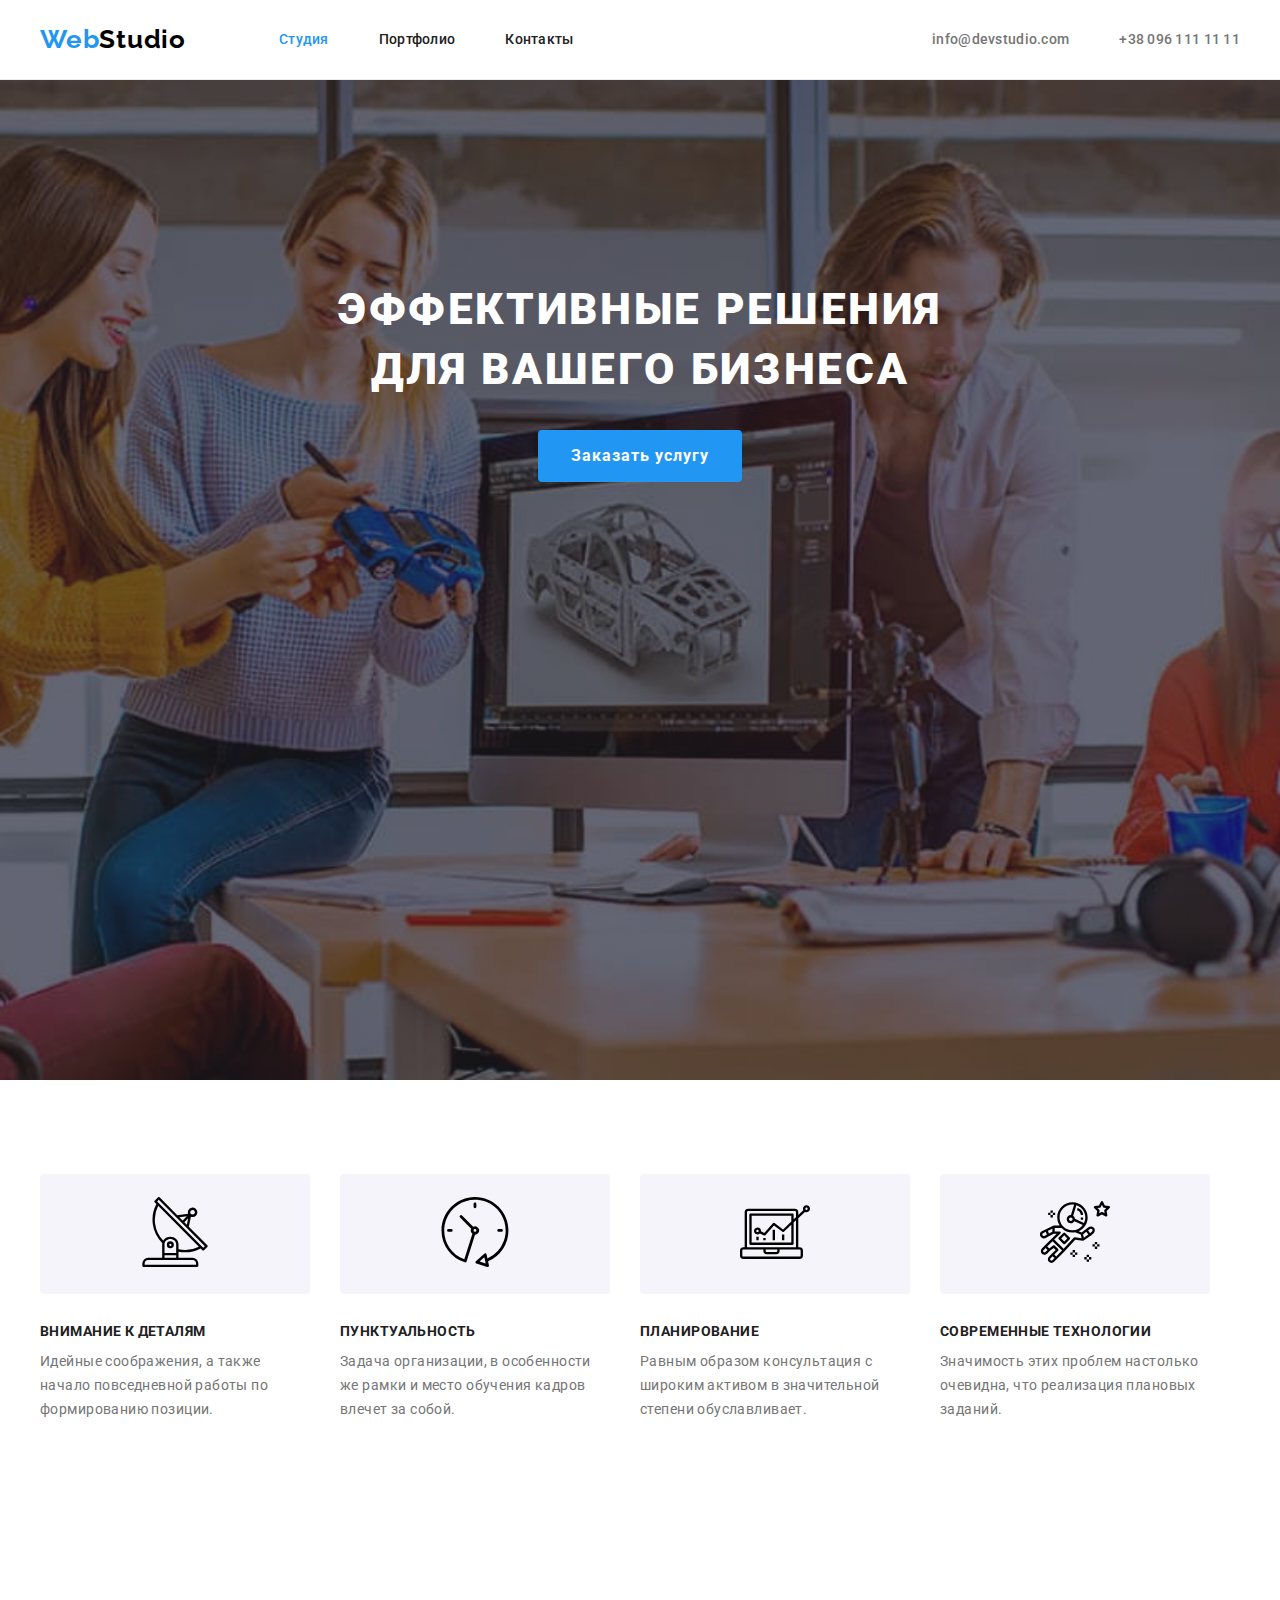
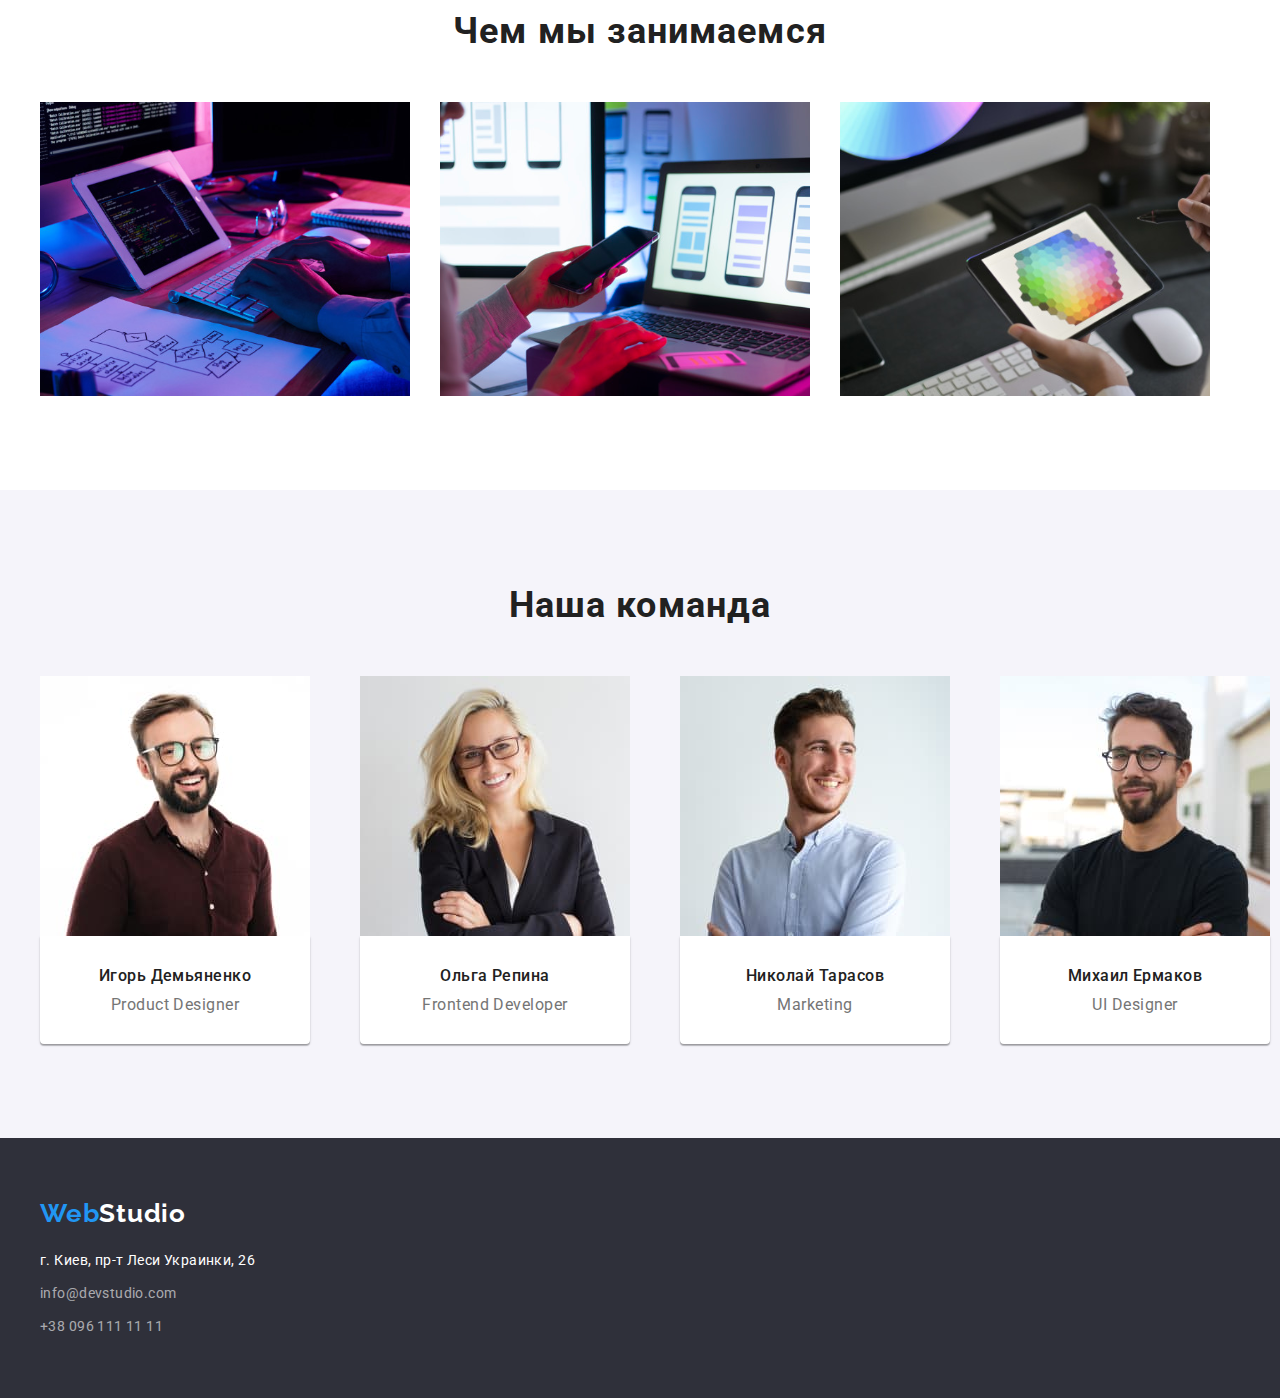
==== commit f0f9e518: "Наши преимущества" ====
--- a/index.html
+++ b/index.html
@@ -62,7 +62,7 @@
 
     <!--Уникальный контент страницы-->
     <main>
-      <section class="hero">
+      <section class="hero overlay">
         <div class="container">
           <h1 class="hero-title">
             Эффективные решения <br />
@@ -77,27 +77,51 @@
           <h2 class="visually-hidden">Наши преимущества</h2>
           <ul class="list benifits">
             <li class="benifits-item">
+              <button class="button-icon">
+                <svg width="70" height="70">
+                  <use href="./images/symbol-defs.svg#icon-antenna"></use>
+                </svg>
+              </button>
+
               <h3 class="benifits-title">Внимание к деталям</h3>
               <p class="benifits-text">
                 Идейные соображения, а также начало повседневной работы по
                 формированию позиции.
               </p>
             </li>
-            <li class="benifits-item">
+            <li class="benifits-item icon-clock">
+              <button class="button-icon">
+                <svg width="70" height="70">
+                  <use href="./images/symbol-defs.svg#icon-clock"></use>
+                </svg>
+              </button>
+
               <h3 class="benifits-title">Пунктуальность</h3>
               <p class="benifits-text">
                 Задача организации, в особенности же рамки и место обучения
                 кадров влечет за собой.
               </p>
             </li>
-            <li class="benifits-item">
+            <li class="benifits-item icon-diagram">
+              <button class="button-icon">
+                <svg width="70" height="70">
+                  <use href="./images/symbol-defs.svg#icon-diagram"></use>
+                </svg>
+              </button>
+
               <h3 class="benifits-title">Планирование</h3>
               <p class="benifits-text">
                 Равным образом консультация с широким активом в значительной
                 степени обуславливает.
               </p>
             </li>
-            <li class="benifits-item">
+            <li class="benifits-item icon-astronaut">
+              <button class="button-icon">
+                <svg width="70" height="70">
+                  <use href="./images/symbol-defs.svg#icon-astronaut"></use>
+                </svg>
+              </button>
+
               <h3 class="benifits-title">Современные технологии</h3>
               <p class="benifits-text">
                 Значимость этих проблем настолько очевидна, что реализация
--- a/css/styles.css
+++ b/css/styles.css
@@ -201,7 +201,6 @@
 .hero {
   display: flex;
   text-align: center;
-  background-color: var(--accent-color);
   padding-top: 200px;
   padding-bottom: 200px;
 }
@@ -376,3 +375,31 @@
   line-height: 1.19;
   letter-spacing: 0.03em;
 }
+
+/* Многослойный фон в hero */
+.overlay {
+  max-width: 1600px;
+  height: 600px;
+  margin-left: auto;
+  margin-right: auto;
+  background-color: var(--accent-color);
+  background-image: linear-gradient(
+      to right,
+      rgba(47, 48, 58, 0.4),
+      rgba(47, 48, 58, 0.4)
+    ),
+    url(../images/img-hero.jpg);
+  background-repeat: no-repeat;
+  background-size: cover;
+  background-position: center;
+}
+
+.button-icon {
+  padding: 0;
+  border: none;
+  width: 270px;
+  height: 120px;
+  margin-bottom: 30px;
+  background: var(--accent-light-color);
+  border-radius: 4px;
+}
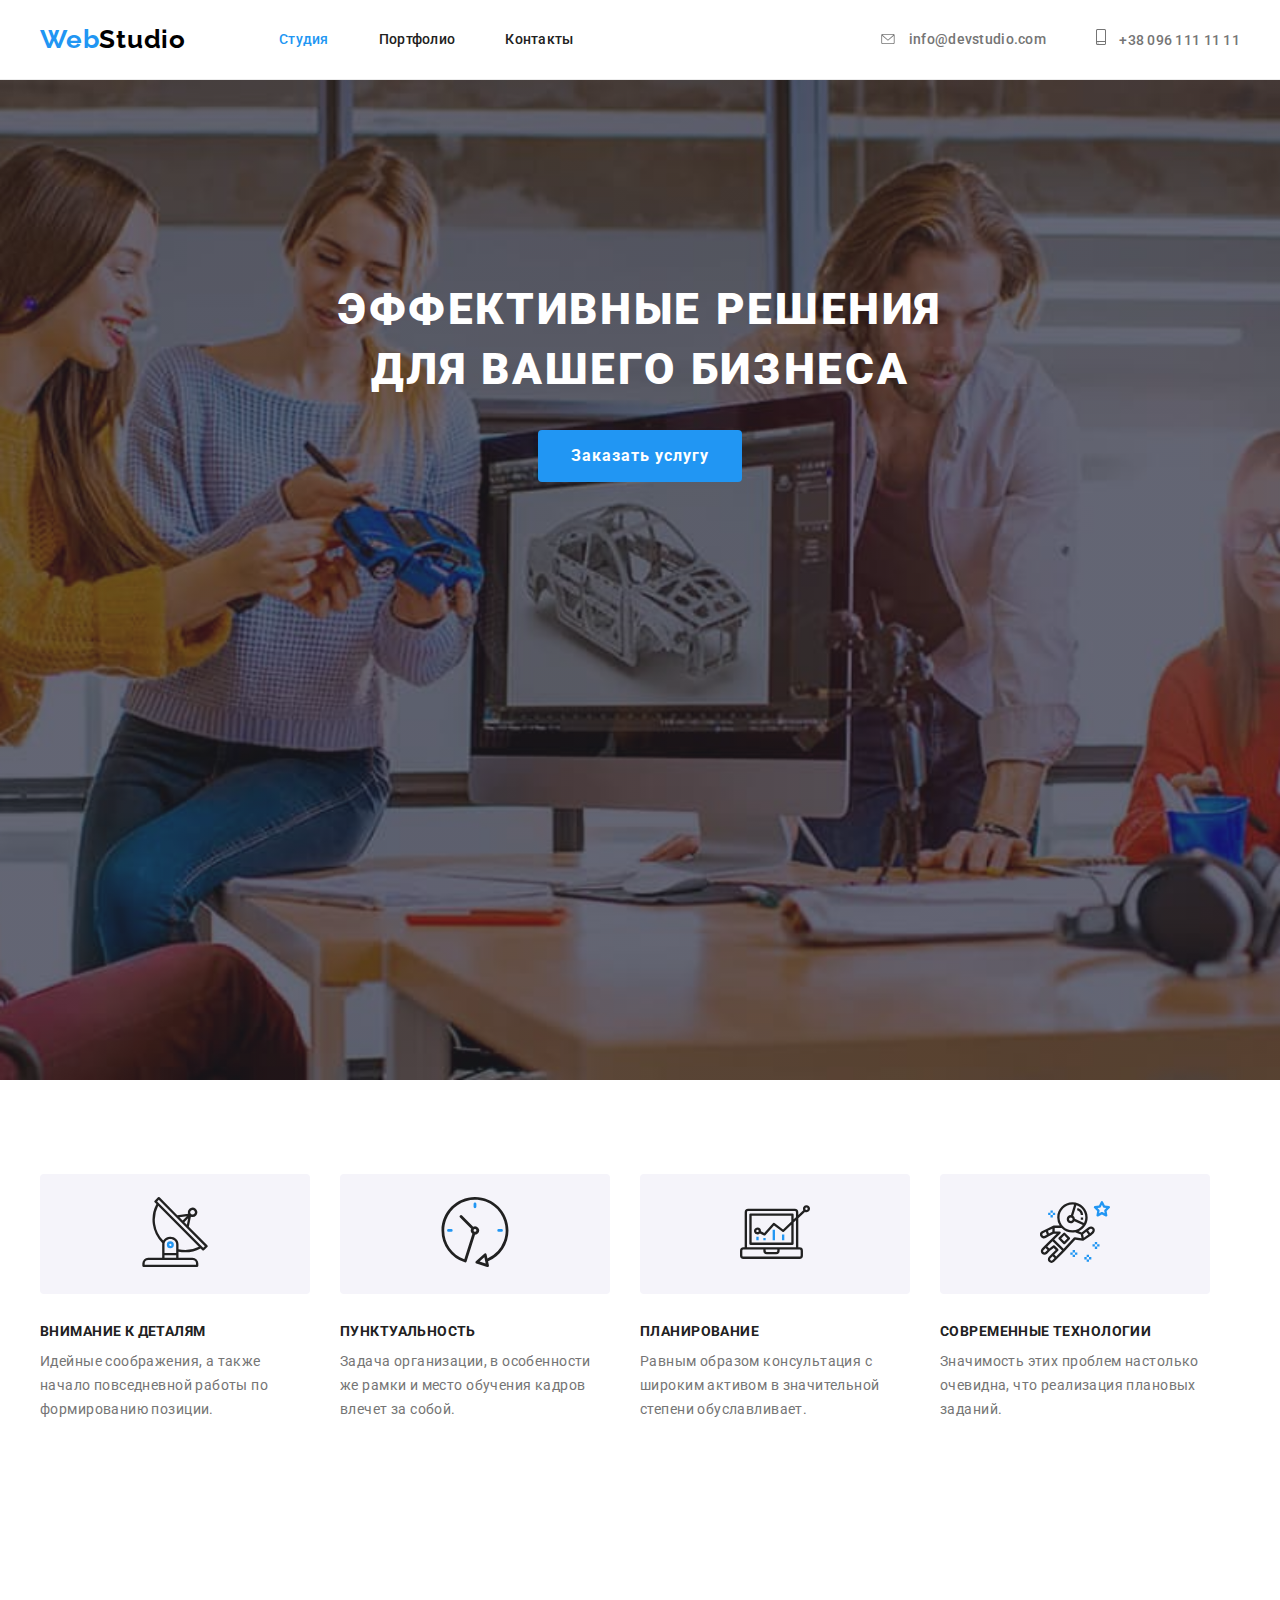
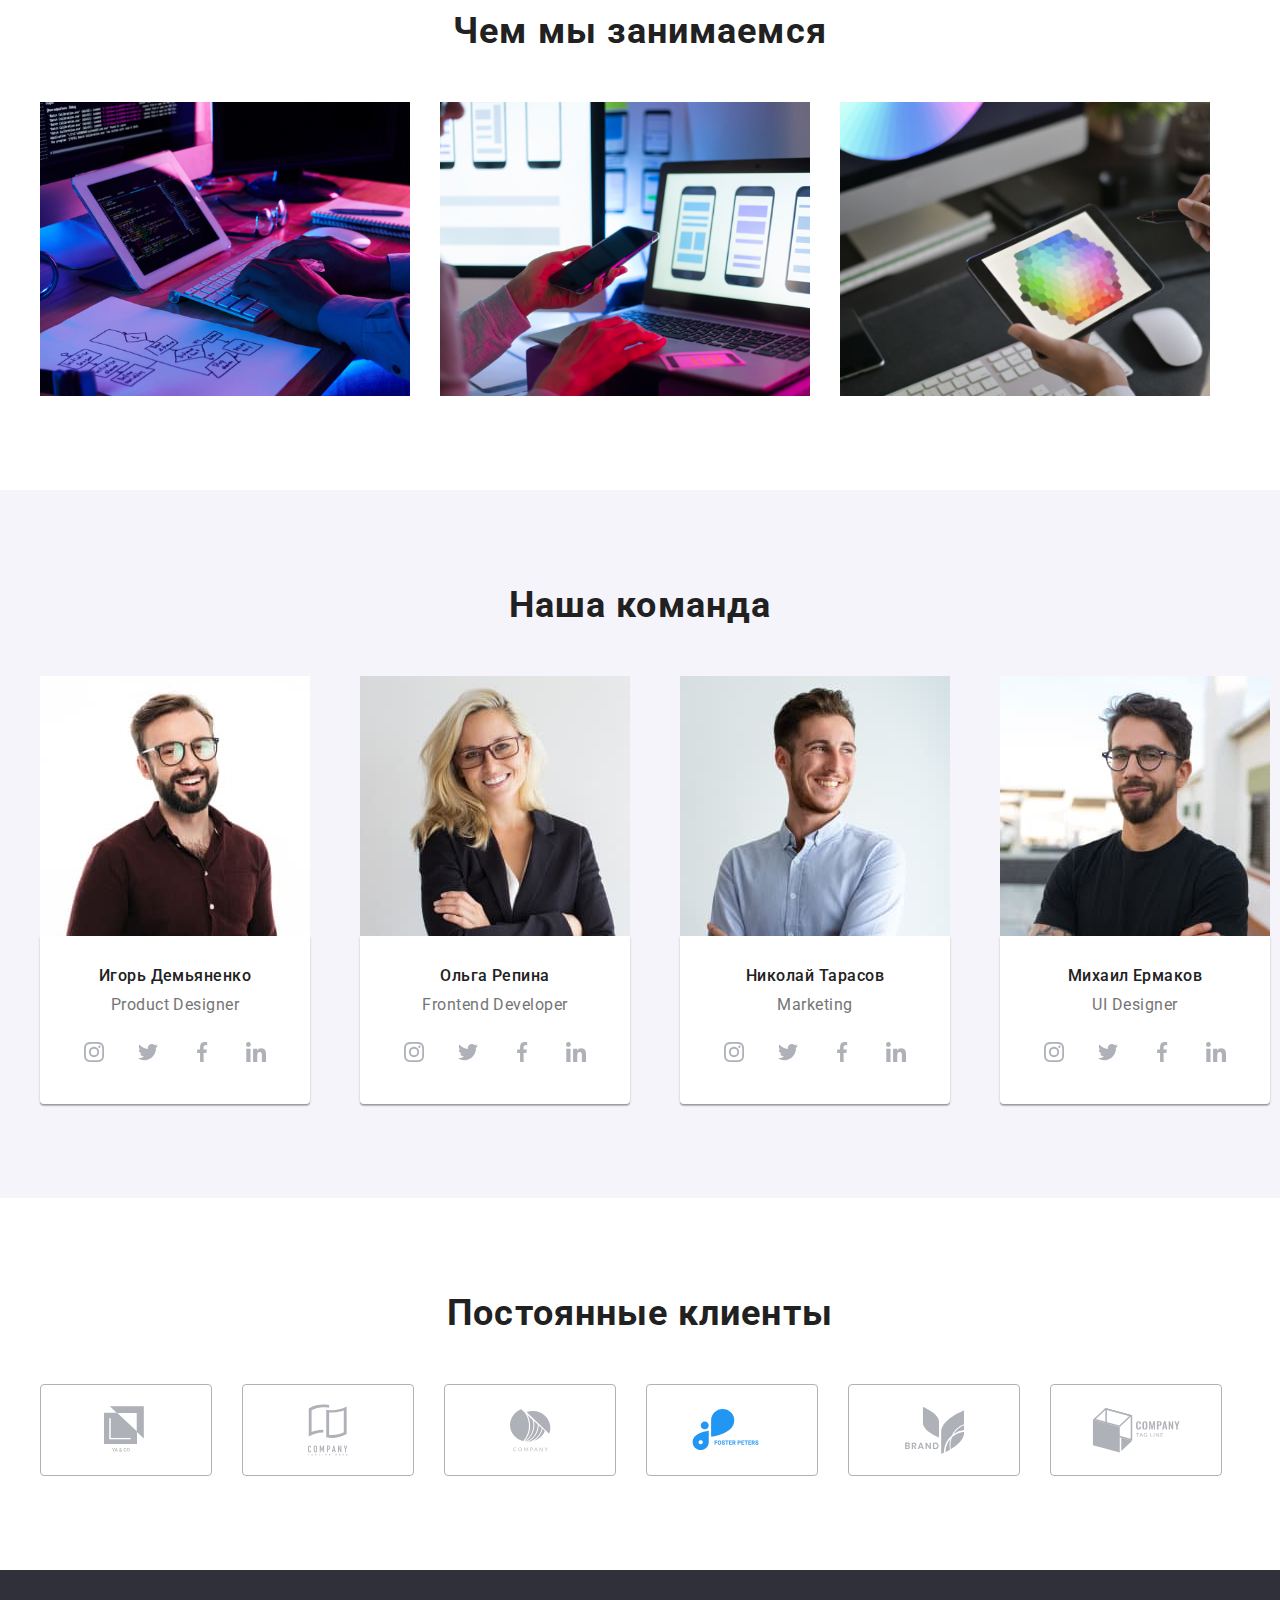
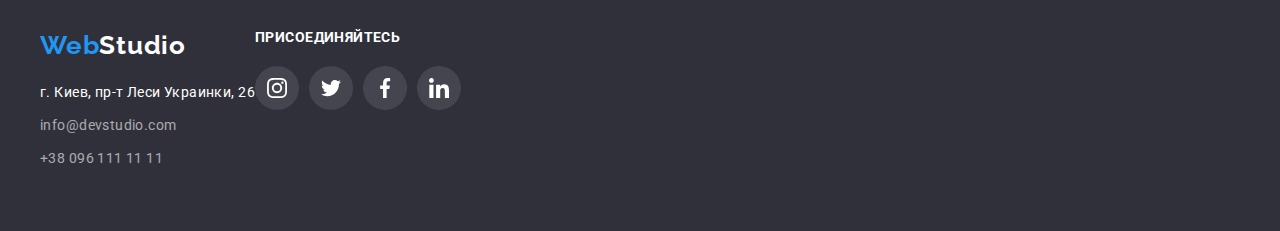
==== commit 467b2f91: "ДЗ 4: Векторная графика" ====
--- a/index.html
+++ b/index.html
@@ -45,12 +45,35 @@
           <ul class="list wrap">
             <li class="wrap-item">
               <a
+                href=""
+                class="link contacts header-link header-icon-link"
+                target="_blank"
+                rel="noopener noreferrer"
+              >
+                <svg class="header-icon" width="16" height="10">
+                  <use href="./images/icons.svg#icon-envelope"></use>
+                </svg>
+              </a>
+
+              <a
                 class="link contacts header-link"
                 href="mailto:info@devstudio.com"
                 >info@devstudio.com</a
               >
             </li>
+
             <li class="wrap-item">
+              <a
+                href=""
+                class="link contacts header-link header-icon-link"
+                target="_blank"
+                rel="noopener noreferrer"
+              >
+                <svg class="header-icon" width="10" height="16">
+                  <use href="./images/icons.svg#icon-smartphone"></use>
+                </svg>
+              </a>
+
               <a class="link contacts header-link" href="tel:+380961111111"
                 >+38 096 111 11 11</a
               >
@@ -79,7 +102,7 @@
             <li class="benifits-item">
               <button class="button-icon">
                 <svg width="70" height="70">
-                  <use href="./images/symbol-defs.svg#icon-antenna"></use>
+                  <use href="./images/icons.svg#icon-antenna"></use>
                 </svg>
               </button>
 
@@ -92,7 +115,7 @@
             <li class="benifits-item icon-clock">
               <button class="button-icon">
                 <svg width="70" height="70">
-                  <use href="./images/symbol-defs.svg#icon-clock"></use>
+                  <use href="./images/icons.svg#icon-clock"></use>
                 </svg>
               </button>
 
@@ -105,7 +128,7 @@
             <li class="benifits-item icon-diagram">
               <button class="button-icon">
                 <svg width="70" height="70">
-                  <use href="./images/symbol-defs.svg#icon-diagram"></use>
+                  <use href="./images/icons.svg#icon-diagram"></use>
                 </svg>
               </button>
 
@@ -118,7 +141,7 @@
             <li class="benifits-item icon-astronaut">
               <button class="button-icon">
                 <svg width="70" height="70">
-                  <use href="./images/symbol-defs.svg#icon-astronaut"></use>
+                  <use href="./images/icons.svg#icon-astronaut"></use>
                 </svg>
               </button>
 
@@ -186,6 +209,57 @@
               <div class="team-wrap">
                 <h3 class="team-title">Игорь Демьяненко</h3>
                 <p class="team-text">Product Designer</p>
+
+                <ul class="list social-icons">
+                  <li class="social-icons-item">
+                    <a
+                      href=""
+                      class="social-icon-link"
+                      target="_blank"
+                      rel="noopener noreferrer"
+                    >
+                      <svg class="icon">
+                        <use href="./images/icons.svg#icon-instagram"></use>
+                      </svg>
+                    </a>
+                  </li>
+                  <li class="social-icons-item">
+                    <a
+                      href=""
+                      class="social-icon-link"
+                      target="_blank"
+                      rel="noopener noreferrer"
+                    >
+                      <svg class="icon">
+                        <use href="./images/icons.svg#icon-twitter-1"></use>
+                      </svg>
+                    </a>
+                  </li>
+                  <li class="social-icons-item">
+                    <a
+                      href=""
+                      class="social-icon-link"
+                      target="_blank"
+                      rel="noopener noreferrer"
+                    >
+                      <svg class="icon">
+                        <use href="./images/icons.svg#icon-facebook-1"></use>
+                      </svg>
+                    </a>
+                  </li>
+                  <li class="social-icons-item">
+                    <a
+                      href=""
+                      class="social-icon-link"
+                      target="_blank"
+                      rel="noopener noreferrer"
+                    >
+                      <svg class="icon">
+                        <use href="./images/icons.svg#icon-linkedin-1"></use>
+                      </svg>
+                    </a>
+                  </li>
+                </ul>
               </div>
             </li>
 
@@ -201,6 +275,57 @@
               <div class="team-wrap">
                 <h3 class="team-title">Ольга Репина</h3>
                 <p class="team-text">Frontend Developer</p>
+
+                <ul class="list social-icons">
+                  <li class="social-icons-item">
+                    <a
+                      href=""
+                      class="social-icon-link"
+                      target="_blank"
+                      rel="noopener noreferrer"
+                    >
+                      <svg class="icon">
+                        <use href="./images/icons.svg#icon-instagram"></use>
+                      </svg>
+                    </a>
+                  </li>
+                  <li class="social-icons-item">
+                    <a
+                      href=""
+                      class="social-icon-link"
+                      target="_blank"
+                      rel="noopener noreferrer"
+                    >
+                      <svg class="icon">
+                        <use href="./images/icons.svg#icon-twitter-1"></use>
+                      </svg>
+                    </a>
+                  </li>
+                  <li class="social-icons-item">
+                    <a
+                      href=""
+                      class="social-icon-link"
+                      target="_blank"
+                      rel="noopener noreferrer"
+                    >
+                      <svg class="icon">
+                        <use href="./images/icons.svg#icon-facebook-1"></use>
+                      </svg>
+                    </a>
+                  </li>
+                  <li class="social-icons-item">
+                    <a
+                      href=""
+                      class="social-icon-link"
+                      target="_blank"
+                      rel="noopener noreferrer"
+                    >
+                      <svg class="icon">
+                        <use href="./images/icons.svg#icon-linkedin-1"></use>
+                      </svg>
+                    </a>
+                  </li>
+                </ul>
               </div>
             </li>
 
@@ -216,6 +341,57 @@
               <div class="team-wrap">
                 <h3 class="team-title">Николай Тарасов</h3>
                 <p class="team-text">Marketing</p>
+
+                <ul class="list social-icons">
+                  <li class="social-icons-item">
+                    <a
+                      href=""
+                      class="social-icon-link"
+                      target="_blank"
+                      rel="noopener noreferrer"
+                    >
+                      <svg class="icon">
+                        <use href="./images/icons.svg#icon-instagram"></use>
+                      </svg>
+                    </a>
+                  </li>
+                  <li class="social-icons-item">
+                    <a
+                      href=""
+                      class="social-icon-link"
+                      target="_blank"
+                      rel="noopener noreferrer"
+                    >
+                      <svg class="icon">
+                        <use href="./images/icons.svg#icon-twitter-1"></use>
+                      </svg>
+                    </a>
+                  </li>
+                  <li class="social-icons-item">
+                    <a
+                      href=""
+                      class="social-icon-link"
+                      target="_blank"
+                      rel="noopener noreferrer"
+                    >
+                      <svg class="icon">
+                        <use href="./images/icons.svg#icon-facebook-1"></use>
+                      </svg>
+                    </a>
+                  </li>
+                  <li class="social-icons-item">
+                    <a
+                      href=""
+                      class="social-icon-link"
+                      target="_blank"
+                      rel="noopener noreferrer"
+                    >
+                      <svg class="icon">
+                        <use href="./images/icons.svg#icon-linkedin-1"></use>
+                      </svg>
+                    </a>
+                  </li>
+                </ul>
               </div>
             </li>
 
@@ -231,7 +407,138 @@
               <div class="team-wrap">
                 <h3 class="team-title">Михаил Ермаков</h3>
                 <p class="team-text list">UI Designer</p>
-              </div>
+
+                <ul class="list social-icons">
+                  <li class="social-icons-item">
+                    <a
+                      href=""
+                      class="social-icon-link"
+                      target="_blank"
+                      rel="noopener noreferrer"
+                    >
+                      <svg class="icon">
+                        <use href="./images/icons.svg#icon-instagram"></use>
+                      </svg>
+                    </a>
+                  </li>
+                  <li class="social-icons-item">
+                    <a
+                      href=""
+                      class="social-icon-link"
+                      target="_blank"
+                      rel="noopener noreferrer"
+                    >
+                      <svg class="icon">
+                        <use href="./images/icons.svg#icon-twitter-1"></use>
+                      </svg>
+                    </a>
+                  </li>
+                  <li class="social-icons-item">
+                    <a
+                      href=""
+                      class="social-icon-link"
+                      target="_blank"
+                      rel="noopener noreferrer"
+                    >
+                      <svg class="icon">
+                        <use href="./images/icons.svg#icon-facebook-1"></use>
+                      </svg>
+                    </a>
+                  </li>
+                  <li class="social-icons-item">
+                    <a
+                      href=""
+                      class="social-icon-link"
+                      target="_blank"
+                      rel="noopener noreferrer"
+                    >
+                      <svg class="icon">
+                        <use href="./images/icons.svg#icon-linkedin-1"></use>
+                      </svg>
+                    </a>
+                  </li>
+                </ul>
+              </div>
+            </li>
+          </ul>
+        </div>
+      </section>
+
+      <section class="section our-clients">
+        <div class="container">
+          <h2 class="section-title">Постоянные клиенты</h2>
+          <ul class="list clients">
+            <li class="clients-item">
+              <a
+                href=""
+                class="clients-link"
+                target="_blank"
+                rel="noopener noreferrer"
+              >
+                <svg class="clients-icon" width="44" height="49">
+                  <use href="./images/icons.svg#icon-logo-1"></use>
+                </svg>
+              </a>
+            </li>
+            <li class="clients-item">
+              <a
+                href=""
+                class="clients-link"
+                target="_blank"
+                rel="noopener noreferrer"
+              >
+                <svg class="clients-icon" width="40" height="52">
+                  <use href="./images/icons.svg#icon-logo-2"></use>
+                </svg>
+              </a>
+            </li>
+            <li class="clients-item">
+              <a
+                href=""
+                class="clients-link"
+                target="_blank"
+                rel="noopener noreferrer"
+              >
+                <svg class="clients-icon" width="41" height="43">
+                  <use href="./images/icons.svg#icon-logo-3"></use>
+                </svg>
+              </a>
+            </li>
+            <li class="clients-item">
+              <a
+                href=""
+                class="clients-link"
+                target="_blank"
+                rel="noopener noreferrer"
+              >
+                <svg class="clients-icon" width="80" height="42">
+                  <use href="./images/icons.svg#icon-logo-4"></use>
+                </svg>
+              </a>
+            </li>
+            <li class="clients-item">
+              <a
+                href=""
+                class="clients-link"
+                target="_blank"
+                rel="noopener noreferrer"
+              >
+                <svg class="clients-icon" width="59" height="47">
+                  <use href="./images/icons.svg#icon-logo-5"></use>
+                </svg>
+              </a>
+            </li>
+            <li class="clients-item">
+              <a
+                href=""
+                class="clients-link"
+                target="_blank"
+                rel="noopener noreferrer"
+              >
+                <svg class="clients-icon" width="89" height="45">
+                  <use href="./images/icons.svg#icon-logo-6"></use>
+                </svg>
+              </a>
             </li>
           </ul>
         </div>
@@ -240,27 +547,84 @@
 
     <!--Подвал-->
     <footer class="footer">
-      <div class="container">
-        <a class="logo-footer" href="/">
-          <span class="web">Web</span><span class="studio">Studio</span></a
-        >
-        <ul class="list">
-          <li>
-            <a class="link contacts-footer" href="">
-              <address>г. Киев, пр-т Леси Украинки, 26</address></a
-            >
-          </li>
-          <li class="mail">
-            <a class="link contacts-footer" href="mailto:info@devstudio.com"
-              >info@devstudio.com</a
-            >
-          </li>
-          <li>
-            <a class="link contacts-footer" href="tel:+380961111111"
-              >+38 096 111 11 11</a
-            >
-          </li>
-        </ul>
+      <div class="container container-footer">
+        <div class="footer-contacts-all">
+          <a class="logo-footer" href="/">
+            <span class="web">Web</span><span class="studio">Studio</span></a
+          >
+          <ul class="list">
+            <li>
+              <a class="link contacts-footer" href="">
+                <address>г. Киев, пр-т Леси Украинки, 26</address></a
+              >
+            </li>
+            <li class="mail">
+              <a class="link contacts-footer" href="mailto:info@devstudio.com"
+                >info@devstudio.com</a
+              >
+            </li>
+            <li>
+              <a class="link contacts-footer" href="tel:+380961111111"
+                >+38 096 111 11 11</a
+              >
+            </li>
+          </ul>
+        </div>
+
+        <div class="footer-social-link">
+          <p class="join-us">присоединяйтесь</p>
+
+          <ul class="list social-icons">
+            <li class="social-icons-item">
+              <a
+                href=""
+                class="social-icon-link footer-social-icon-link"
+                target="_blank"
+                rel="noopener noreferrer"
+              >
+                <svg class="icon">
+                  <use href="./images/icons.svg#icon-instagram"></use>
+                </svg>
+              </a>
+            </li>
+            <li class="social-icons-item">
+              <a
+                href=""
+                class="social-icon-link footer-social-icon-link"
+                target="_blank"
+                rel="noopener noreferrer"
+              >
+                <svg class="icon">
+                  <use href="./images/icons.svg#icon-twitter-1"></use>
+                </svg>
+              </a>
+            </li>
+            <li class="social-icons-item">
+              <a
+                href=""
+                class="social-icon-link footer-social-icon-link"
+                target="_blank"
+                rel="noopener noreferrer"
+              >
+                <svg class="icon">
+                  <use href="./images/icons.svg#icon-facebook-1"></use>
+                </svg>
+              </a>
+            </li>
+            <li class="social-icons-item">
+              <a
+                href=""
+                class="social-icon-link footer-social-icon-link"
+                target="_blank"
+                rel="noopener noreferrer"
+              >
+                <svg class="icon">
+                  <use href="./images/icons.svg#icon-linkedin-1"></use>
+                </svg>
+              </a>
+            </li>
+          </ul>
+        </div>
       </div>
     </footer>
   </body>
--- a/css/styles.css
+++ b/css/styles.css
@@ -177,13 +177,16 @@
   cursor: pointer;
   padding: 6px 22px 6px 22px;
   border-radius: 4px;
-  background-color: #f5f4fa;
+  border: transparent;
 }
 
 .btn:hover,
 .btn:focus {
   color: var(--main-color);
   background-color: var(--brand-color);
+  box-shadow: 0px 3px 1px rgba(0, 0, 0, 0.1), 0px 1px 2px rgba(0, 0, 0, 0.08),
+    0px 2px 2px rgba(0, 0, 0, 0.12);
+  border-radius: 4px;
 }
 
 .container {
@@ -305,6 +308,7 @@
 }
 
 .team-text {
+  margin-bottom: 16px;
   font-size: 16px;
   line-height: 1.19;
   text-align: center;
@@ -403,3 +407,129 @@
   background: var(--accent-light-color);
   border-radius: 4px;
 }
+
+.icon {
+  width: 20px;
+  height: 20px;
+  fill: currentColor;
+}
+
+.social-icons {
+  display: inline-flex;
+}
+
+.social-icon-link {
+  display: flex;
+  align-items: center;
+  justify-content: center;
+  border-radius: 50%;
+  width: 100%;
+  height: 100%;
+  background-color: var(--main-color);
+  color: #afb1b8;
+}
+
+.social-icons-item {
+  width: 44px;
+  height: 44px;
+}
+
+.social-icons-item + .social-icons-item {
+  margin-left: 10px;
+}
+
+.social-icon-link:hover .icon,
+.social-icon-link:focus .icon {
+  fill: var(--main-color);
+}
+
+.social-icon-link:hover,
+.social-icon-link:focus {
+  background-color: var(--brand-color);
+}
+
+.header-icon-link {
+  margin-right: 10px;
+  color: var(--accent-text-color);
+}
+
+.header-icon {
+  fill: currentColor;
+}
+
+/* Наши клиенты */
+
+.clients {
+  display: inline-flex;
+}
+
+.clients-item:not(:last-child) {
+  margin-right: 30px;
+}
+
+.clients-link {
+  display: flex;
+  justify-content: center;
+  align-items: center;
+  width: 170px;
+  height: 90px;
+  border: 1px solid #afb1b8;
+  border-radius: 4px;
+}
+
+.clients-item {
+  display: flex;
+  align-items: flex-start;
+}
+
+.clients-icon {
+  fill: #afb1b8;
+}
+
+.hov {
+  fill: currentColor;
+}
+
+.clients-item:hover .clients-link,
+.clients-item:focus .clients-link {
+  border: 1px solid var(--brand-color);
+  border-radius: 4px;
+}
+
+.clients-link:hover .clients-icon,
+.clients-link:focus .clients-icon {
+  fill: var(--brand-color);
+}
+
+.join-us {
+  margin-bottom: 20px;
+  font-weight: 700;
+  line-height: 1.14;
+  letter-spacing: 0.03em;
+  text-transform: uppercase;
+  color: var(--main-color);
+}
+
+.footer-social-icon-link {
+  background-color: rgba(255, 255, 255, 0.1);
+  color: var(--main-color);
+}
+
+.container-footer {
+  display: flex;
+}
+
+.footer-contacts-all {
+  display: inline-block;
+  flex-basis: calc((50%-45px) / 2);
+}
+
+.footer-social-link {
+  display: inline-block;
+  flex-basis: calc((50%-45px) / 2);
+}
+
+.picture-item:hover {
+  box-shadow: 0px 1px 1px rgba(0, 0, 0, 0.12), 0px 4px 4px rgba(0, 0, 0, 0.06),
+    1px 4px 6px rgba(0, 0, 0, 0.16);
+}
